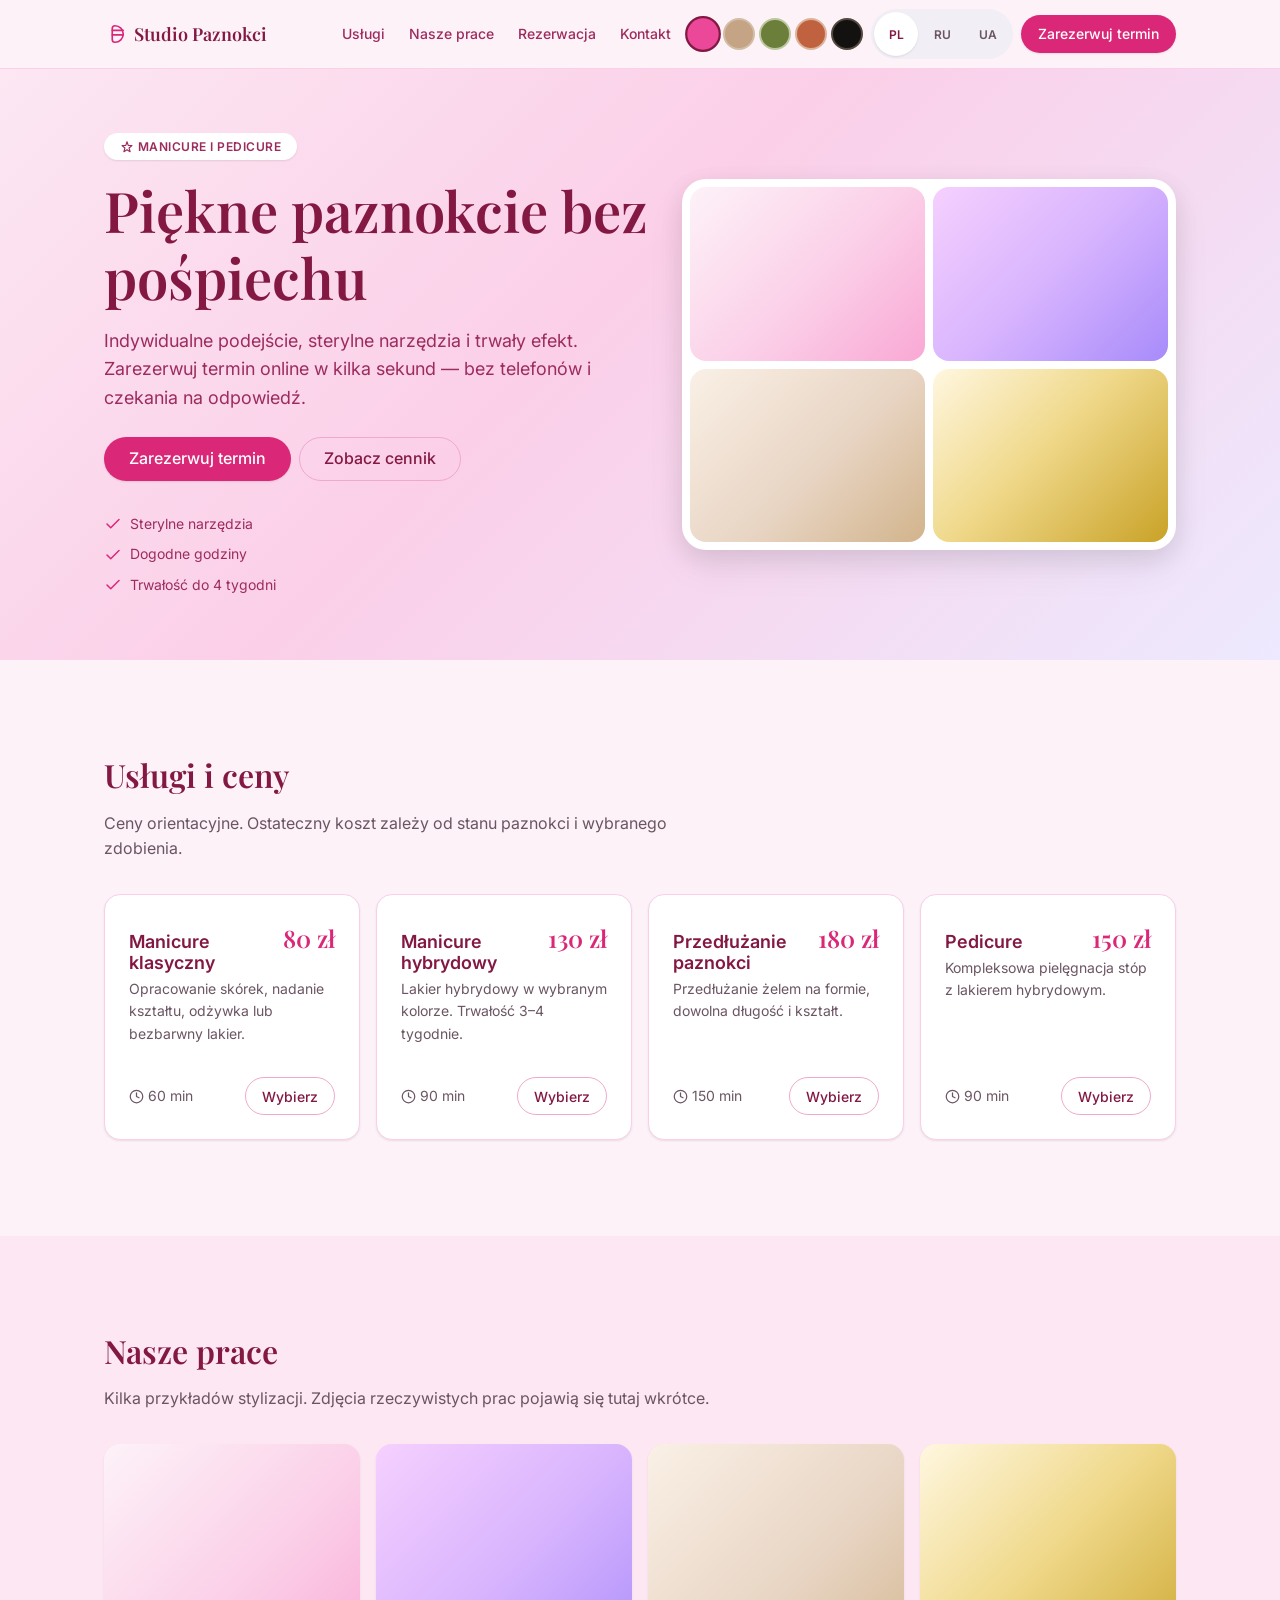
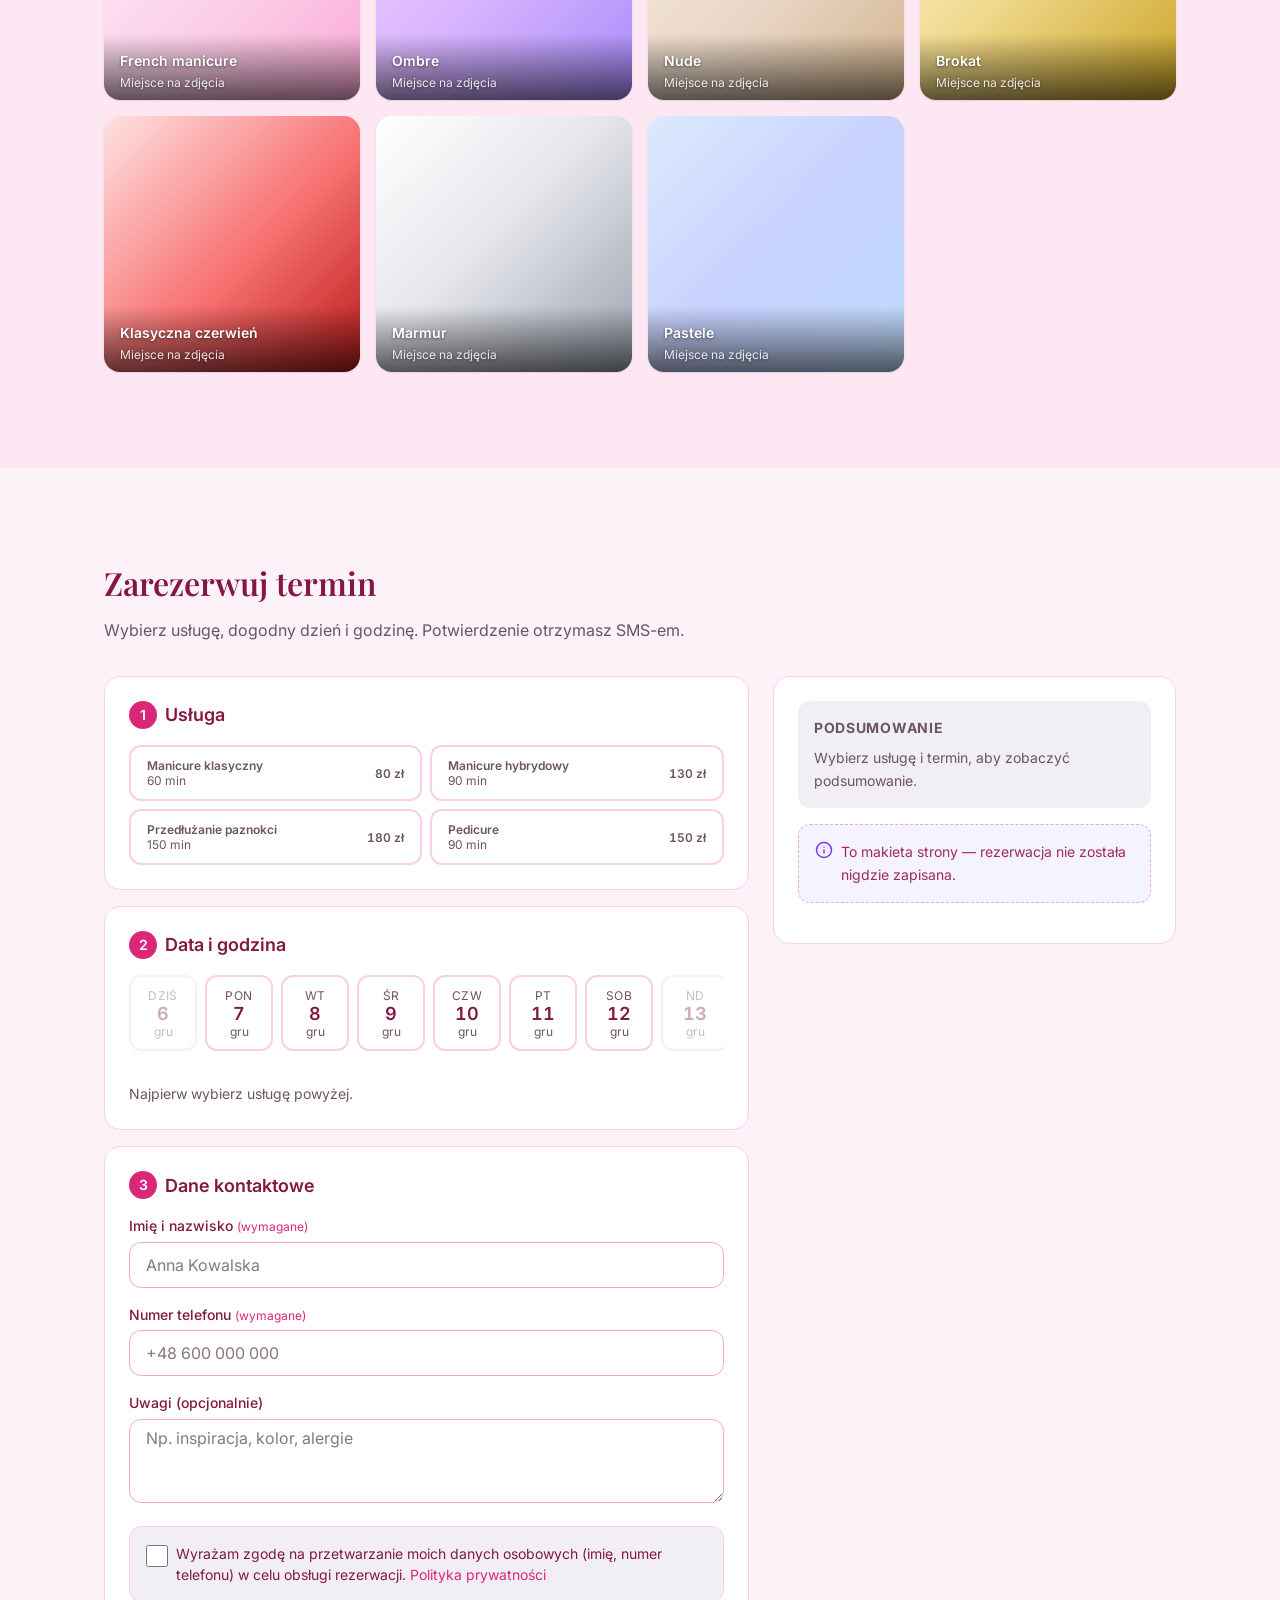
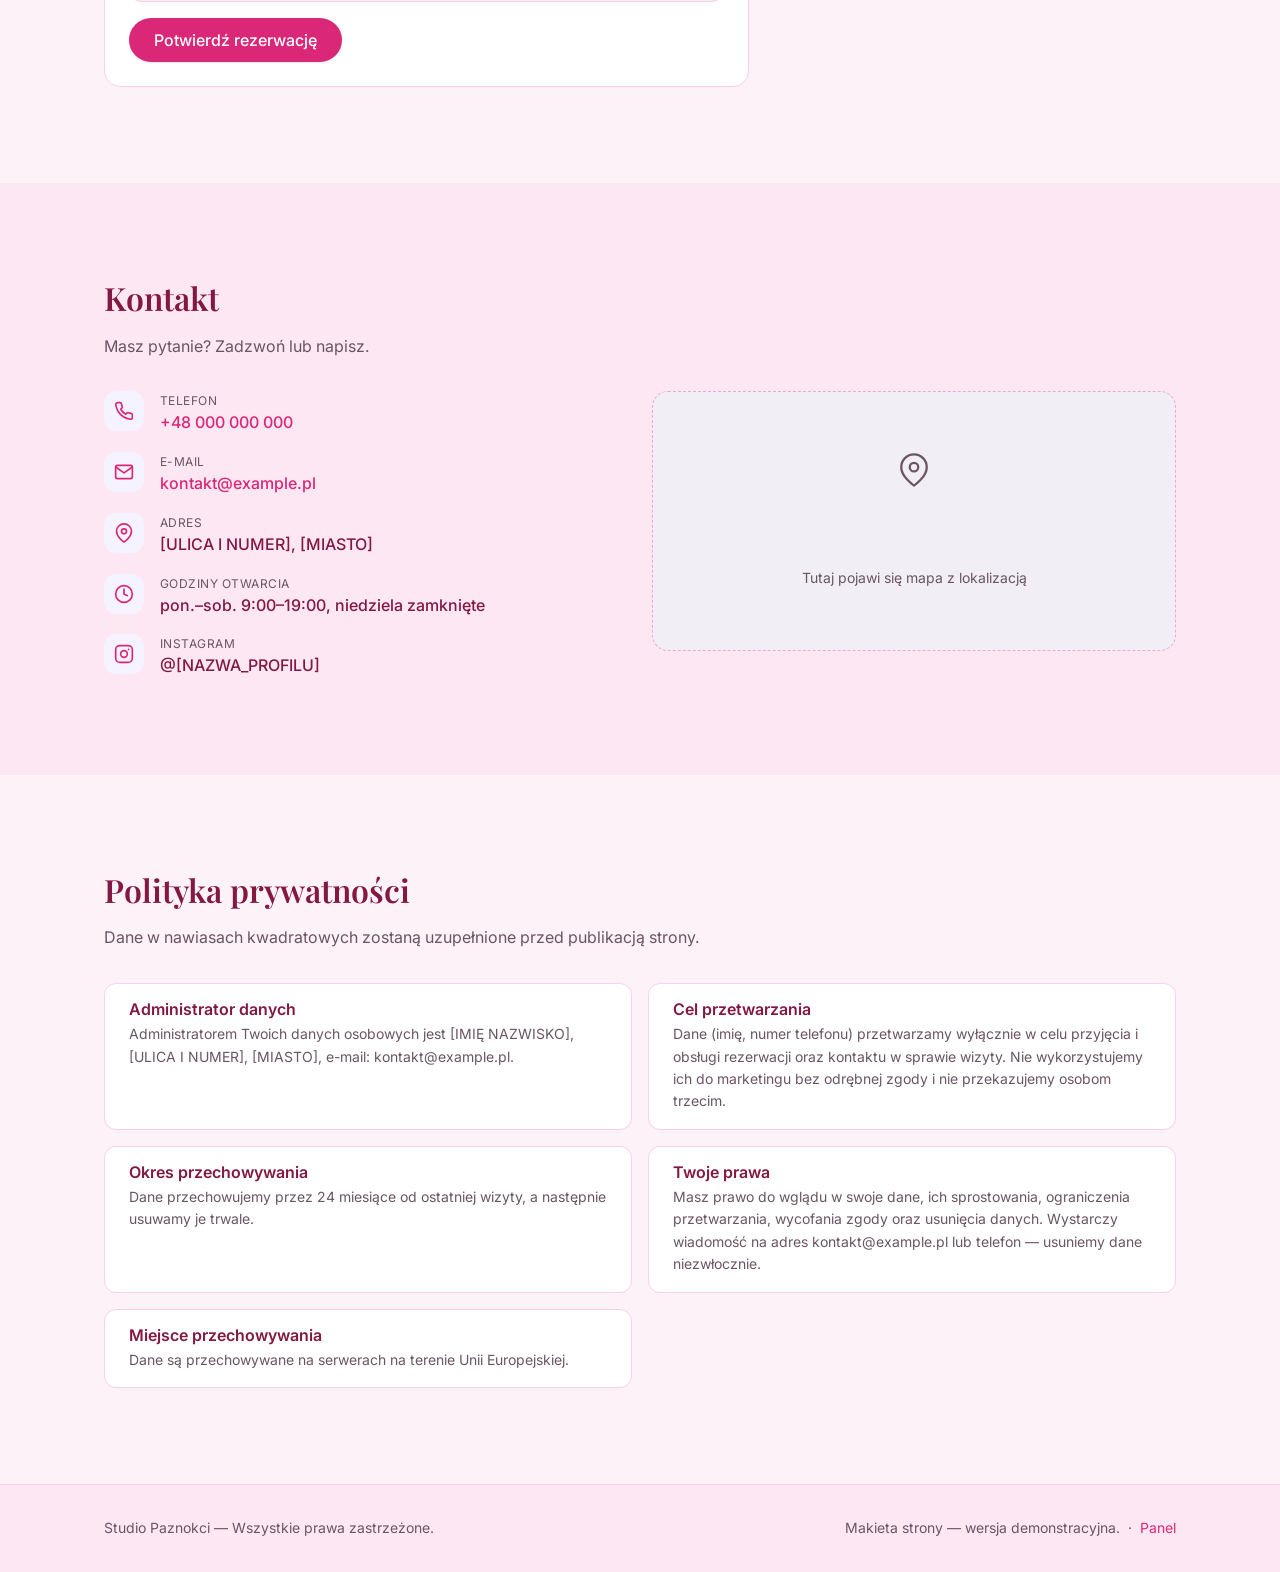
==== index.html @ 8404fa87 "Макет сайта с онлайн-записью для мастера маникюра Публичная страница: услуги с ценами, галерея, запи" ====
<!DOCTYPE html>
<html lang="pl" data-theme="pink">
<head>
  <meta charset="UTF-8">
  <meta name="viewport" content="width=device-width, initial-scale=1">
  <title>Studio Paznokci — rezerwacja online</title>
  <meta name="description" content="Manicure i pedicure. Zarezerwuj termin online.">
  <link rel="stylesheet" href="styles.css">
</head>
<body>

<a class="skip-link" href="#main" data-i18n="skip_link">Przejdź do treści</a>

<!-- ========================= ШАПКА ========================= -->
<header class="header">
  <div class="wrap header__inner">
    <a class="logo" href="index.html">
      <span class="logo__mark" aria-hidden="true">
        <svg width="22" height="22" viewBox="0 0 24 24" fill="none" stroke="currentColor" stroke-width="1.8" stroke-linecap="round" stroke-linejoin="round">
          <path d="M12 21c4.97 0 9-4.03 9-9 0-4.97-4.03-9-9-9-1.66 0-3 1.34-3 3v12c0 1.66 1.34 3 3 3z"/>
          <path d="M9 8h12M9 13h12"/>
        </svg>
      </span>
      <span data-salon="brandName">Studio Paznokci</span>
    </a>

    <nav class="nav" aria-label="Menu">
      <a href="#services" data-i18n="nav_services">Usługi</a>
      <a href="#gallery" data-i18n="nav_gallery">Nasze prace</a>
      <a href="#booking" data-i18n="nav_booking">Rezerwacja</a>
      <a href="#contact" data-i18n="nav_contact">Kontakt</a>
    </nav>

    <div class="header__tools">
      <div class="themes" role="group" data-i18n-aria-label="aria_theme" id="themeSwitch"></div>
      <div class="lang" role="group" data-i18n-aria-label="aria_lang" id="langSwitch"></div>
      <a class="btn btn--primary btn--sm header__cta" href="#booking" data-i18n-aria-label="nav_book_cta" data-i18n="nav_book_cta">Zarezerwuj termin</a>
    </div>
  </div>
</header>

<main id="main">

  <!-- ========================= HERO ========================= -->
  <section class="hero">
    <div class="wrap hero__inner">
      <div>
        <span class="badge">
          <svg width="14" height="14" viewBox="0 0 24 24" fill="none" stroke="currentColor" stroke-width="2" stroke-linecap="round" stroke-linejoin="round" aria-hidden="true">
            <path d="M12 3l2.09 6.26L20.5 9.5l-5 4.1 1.8 6.4L12 16.6l-5.3 3.4 1.8-6.4-5-4.1 6.41-.24L12 3z"/>
          </svg>
          <span data-i18n="hero_badge">Manicure i pedicure</span>
        </span>

        <h1 data-i18n="hero_title">Piękne paznokcie bez pośpiechu</h1>
        <p class="hero__lead" data-i18n="hero_subtitle">Indywidualne podejście, sterylne narzędzia i trwały efekt.</p>

        <div class="hero__actions">
          <a class="btn btn--primary" href="#booking" data-i18n="hero_cta">Zarezerwuj termin</a>
          <a class="btn btn--ghost" href="#services" data-i18n="hero_cta_secondary">Zobacz cennik</a>
        </div>

        <ul class="hero__points">
          <li>
            <svg width="18" height="18" viewBox="0 0 24 24" fill="none" stroke="currentColor" stroke-width="2" stroke-linecap="round" stroke-linejoin="round" aria-hidden="true"><path d="M20 6L9 17l-5-5"/></svg>
            <span data-i18n="hero_point_1">Sterylne narzędzia</span>
          </li>
          <li>
            <svg width="18" height="18" viewBox="0 0 24 24" fill="none" stroke="currentColor" stroke-width="2" stroke-linecap="round" stroke-linejoin="round" aria-hidden="true"><path d="M20 6L9 17l-5-5"/></svg>
            <span data-i18n="hero_point_2">Dogodne godziny</span>
          </li>
          <li>
            <svg width="18" height="18" viewBox="0 0 24 24" fill="none" stroke="currentColor" stroke-width="2" stroke-linecap="round" stroke-linejoin="round" aria-hidden="true"><path d="M20 6L9 17l-5-5"/></svg>
            <span data-i18n="hero_point_3">Trwałość do 4 tygodni</span>
          </li>
        </ul>
      </div>

      <!-- Декоративная плитка вместо фото мастера -->
      <div class="hero__art" id="heroArt" aria-hidden="true"></div>
    </div>
  </section>

  <!-- ========================= УСЛУГИ ========================= -->
  <section class="section" id="services">
    <div class="wrap">
      <div class="section__head">
        <h2 data-i18n="services_title">Usługi i ceny</h2>
        <p data-i18n="services_subtitle">Ceny orientacyjne.</p>
      </div>
      <div class="cards" id="servicesGrid"></div>
    </div>
  </section>

  <!-- ========================= ГАЛЕРЕЯ ========================= -->
  <section class="section section--alt" id="gallery">
    <div class="wrap">
      <div class="section__head">
        <h2 data-i18n="gallery_title">Nasze prace</h2>
        <p data-i18n="gallery_subtitle">Kilka przykładów stylizacji.</p>
      </div>
      <div class="gallery" id="galleryGrid"></div>
    </div>
  </section>

  <!-- ========================= ЗАПИСЬ ========================= -->
  <section class="section" id="booking">
    <div class="wrap">
      <div class="section__head">
        <h2 data-i18n="booking_title">Zarezerwuj termin</h2>
        <p data-i18n="booking_subtitle">Wybierz usługę, dogodny dzień i godzinę.</p>
      </div>

      <div class="booking">
        <!-- Шаги -->
        <form id="bookingForm" novalidate>
          <!-- Шаг 1: услуга -->
          <div class="step">
            <div class="step__title">
              <span class="step__num">1</span>
              <h3 data-i18n="step_1">Usługa</h3>
            </div>
            <div class="picker" id="servicePicker" role="group" data-i18n-aria-label="booking_pick_service"></div>
            <p class="error" id="errService">
              <svg width="16" height="16" viewBox="0 0 24 24" fill="none" stroke="currentColor" stroke-width="2" stroke-linecap="round" aria-hidden="true"><circle cx="12" cy="12" r="10"/><path d="M12 8v4M12 16h.01"/></svg>
              <span data-i18n="err_service">Wybierz usługę.</span>
            </p>
          </div>

          <!-- Шаг 2: дата и время -->
          <div class="step" style="margin-top:var(--sp-3)">
            <div class="step__title">
              <span class="step__num">2</span>
              <h3 data-i18n="step_2">Data i godzina</h3>
            </div>
            <div class="days" id="daysStrip" role="group" data-i18n-aria-label="booking_pick_date"></div>
            <div class="slots" id="slotsGrid" role="group" data-i18n-aria-label="booking_pick_time"></div>
            <p class="hint" id="slotsHint" data-i18n="booking_select_service_first">Najpierw wybierz usługę powyżej.</p>
            <p class="error" id="errSlot">
              <svg width="16" height="16" viewBox="0 0 24 24" fill="none" stroke="currentColor" stroke-width="2" stroke-linecap="round" aria-hidden="true"><circle cx="12" cy="12" r="10"/><path d="M12 8v4M12 16h.01"/></svg>
              <span data-i18n="err_slot">Wybierz dzień i godzinę.</span>
            </p>
          </div>

          <!-- Шаг 3: контакты -->
          <div class="step" style="margin-top:var(--sp-3)">
            <div class="step__title">
              <span class="step__num">3</span>
              <h3 data-i18n="step_3">Dane kontaktowe</h3>
            </div>

            <div class="field">
              <label for="fName">
                <span data-i18n="label_name">Imię i nazwisko</span>
                <span class="req">(<span data-i18n="required">wymagane</span>)</span>
              </label>
              <input type="text" id="fName" name="name" autocomplete="name" required>
              <p class="error" id="errName">
                <svg width="16" height="16" viewBox="0 0 24 24" fill="none" stroke="currentColor" stroke-width="2" stroke-linecap="round" aria-hidden="true"><circle cx="12" cy="12" r="10"/><path d="M12 8v4M12 16h.01"/></svg>
                <span data-i18n="err_name">Podaj imię i nazwisko.</span>
              </p>
            </div>

            <div class="field">
              <label for="fPhone">
                <span data-i18n="label_phone">Numer telefonu</span>
                <span class="req">(<span data-i18n="required">wymagane</span>)</span>
              </label>
              <input type="tel" id="fPhone" name="phone" autocomplete="tel" inputmode="tel" required>
              <p class="error" id="errPhone">
                <svg width="16" height="16" viewBox="0 0 24 24" fill="none" stroke="currentColor" stroke-width="2" stroke-linecap="round" aria-hidden="true"><circle cx="12" cy="12" r="10"/><path d="M12 8v4M12 16h.01"/></svg>
                <span data-i18n="err_phone">Podaj poprawny numer telefonu.</span>
              </p>
            </div>

            <div class="field">
              <label for="fNote" data-i18n="label_note">Uwagi (opcjonalnie)</label>
              <textarea id="fNote" name="note"></textarea>
            </div>

            <!-- RODO: галочка НЕ предустановлена -->
            <div class="consent">
              <input type="checkbox" id="fConsent" name="consent" required>
              <label for="fConsent">
                <span data-i18n="consent_text">Wyrażam zgodę na przetwarzanie moich danych osobowych.</span>
                <a href="#rodo" data-i18n="consent_link">Polityka prywatności</a>
              </label>
            </div>
            <p class="error" id="errConsent">
              <svg width="16" height="16" viewBox="0 0 24 24" fill="none" stroke="currentColor" stroke-width="2" stroke-linecap="round" aria-hidden="true"><circle cx="12" cy="12" r="10"/><path d="M12 8v4M12 16h.01"/></svg>
              <span data-i18n="err_consent">Zgoda jest wymagana.</span>
            </p>

            <button type="submit" class="btn btn--primary" id="submitBtn" data-i18n="submit">Potwierdź rezerwację</button>
          </div>
        </form>

        <!-- Сводка -->
        <aside class="booking__side">
          <div class="step">
            <div class="summary">
              <h4 data-i18n="summary_title">Podsumowanie</h4>
              <p class="summary__empty" id="summaryEmpty" data-i18n="summary_empty">Wybierz usługę i termin.</p>
              <dl id="summaryList" hidden></dl>
            </div>
            <p class="notice">
              <svg width="18" height="18" viewBox="0 0 24 24" fill="none" stroke="currentColor" stroke-width="2" stroke-linecap="round" aria-hidden="true"><circle cx="12" cy="12" r="10"/><path d="M12 16v-4M12 8h.01"/></svg>
              <span data-i18n="confirm_mock_note">To makieta strony — rezerwacja nie została nigdzie zapisana.</span>
            </p>
          </div>
        </aside>

        <!-- Экран «записано» -->
        <div class="step done" id="doneScreen" hidden>
          <div class="done__icon" aria-hidden="true">
            <svg width="32" height="32" viewBox="0 0 24 24" fill="none" stroke="currentColor" stroke-width="2" stroke-linecap="round" stroke-linejoin="round"><path d="M20 6L9 17l-5-5"/></svg>
          </div>
          <h3 data-i18n="confirm_title">Rezerwacja przyjęta</h3>
          <p data-i18n="confirm_text">Dziękujemy!</p>
          <dl id="doneSummary"></dl>
          <p class="notice" style="text-align:left">
            <svg width="18" height="18" viewBox="0 0 24 24" fill="none" stroke="currentColor" stroke-width="2" stroke-linecap="round" aria-hidden="true"><circle cx="12" cy="12" r="10"/><path d="M12 16v-4M12 8h.01"/></svg>
            <span data-i18n="confirm_mock_note">To makieta strony.</span>
          </p>
          <button type="button" class="btn btn--ghost" id="againBtn" style="margin-top:var(--sp-3)" data-i18n="confirm_again">Zarezerwuj kolejny termin</button>
        </div>
      </div>
    </div>
  </section>

  <!-- ========================= КОНТАКТЫ ========================= -->
  <section class="section section--alt" id="contact">
    <div class="wrap">
      <div class="section__head">
        <h2 data-i18n="contact_title">Kontakt</h2>
        <p data-i18n="contact_subtitle">Masz pytanie? Zadzwoń lub napisz.</p>
      </div>

      <div class="contact">
        <ul class="contact__list">
          <li>
            <span class="contact__ico" aria-hidden="true">
              <svg width="20" height="20" viewBox="0 0 24 24" fill="none" stroke="currentColor" stroke-width="2" stroke-linecap="round" stroke-linejoin="round"><path d="M22 16.92v3a2 2 0 01-2.18 2 19.79 19.79 0 01-8.63-3.07 19.5 19.5 0 01-6-6A19.79 19.79 0 012.12 4.18A2 2 0 014.11 2h3a2 2 0 012 1.72c.13.96.36 1.9.7 2.81a2 2 0 01-.45 2.11L8.09 9.91a16 16 0 006 6l1.27-1.27a2 2 0 012.11-.45c.9.34 1.85.57 2.81.7A2 2 0 0122 16.92z"/></svg>
            </span>
            <span>
              <span class="contact__k" data-i18n="contact_phone">Telefon</span>
              <a class="contact__v" id="contactPhone" href="#" data-salon="phone">+48 000 000 000</a>
            </span>
          </li>
          <li>
            <span class="contact__ico" aria-hidden="true">
              <svg width="20" height="20" viewBox="0 0 24 24" fill="none" stroke="currentColor" stroke-width="2" stroke-linecap="round" stroke-linejoin="round"><rect x="2" y="4" width="20" height="16" rx="2"/><path d="M22 6l-10 7L2 6"/></svg>
            </span>
            <span>
              <span class="contact__k" data-i18n="contact_email">E-mail</span>
              <a class="contact__v" id="contactEmail" href="#" data-salon="email">kontakt@example.pl</a>
            </span>
          </li>
          <li>
            <span class="contact__ico" aria-hidden="true">
              <svg width="20" height="20" viewBox="0 0 24 24" fill="none" stroke="currentColor" stroke-width="2" stroke-linecap="round" stroke-linejoin="round"><path d="M21 10c0 7-9 13-9 13s-9-6-9-13a9 9 0 0118 0z"/><circle cx="12" cy="10" r="3"/></svg>
            </span>
            <span>
              <span class="contact__k" data-i18n="contact_address">Adres</span>
              <span class="contact__v" data-salon="address">[ULICA I NUMER], [MIASTO]</span>
            </span>
          </li>
          <li>
            <span class="contact__ico" aria-hidden="true">
              <svg width="20" height="20" viewBox="0 0 24 24" fill="none" stroke="currentColor" stroke-width="2" stroke-linecap="round" stroke-linejoin="round"><circle cx="12" cy="12" r="10"/><path d="M12 6v6l4 2"/></svg>
            </span>
            <span>
              <span class="contact__k" data-i18n="contact_hours">Godziny otwarcia</span>
              <span class="contact__v" data-i18n="contact_hours_value">pon.–sob. 9:00–19:00</span>
            </span>
          </li>
          <li>
            <span class="contact__ico" aria-hidden="true">
              <svg width="20" height="20" viewBox="0 0 24 24" fill="none" stroke="currentColor" stroke-width="2" stroke-linecap="round" stroke-linejoin="round"><rect x="2" y="2" width="20" height="20" rx="5"/><circle cx="12" cy="12" r="4"/><path d="M17.5 6.5h.01"/></svg>
            </span>
            <span>
              <span class="contact__k" data-i18n="contact_instagram">Instagram</span>
              <span class="contact__v" data-salon="instagram">@[NAZWA_PROFILU]</span>
            </span>
          </li>
        </ul>

        <div class="map">
          <svg width="34" height="34" viewBox="0 0 24 24" fill="none" stroke="currentColor" stroke-width="1.6" stroke-linecap="round" stroke-linejoin="round" aria-hidden="true"><path d="M21 10c0 7-9 13-9 13s-9-6-9-13a9 9 0 0118 0z"/><circle cx="12" cy="10" r="3"/></svg>
          <span data-i18n="map_placeholder">Tutaj pojawi się mapa z lokalizacją</span>
        </div>
      </div>
    </div>
  </section>

  <!-- ========================= RODO ========================= -->
  <section class="section" id="rodo">
    <div class="wrap">
      <div class="section__head">
        <h2 data-i18n="rodo_title">Polityka prywatności</h2>
        <p data-i18n="rodo_placeholder_note">Dane w nawiasach kwadratowych zostaną uzupełnione.</p>
      </div>

      <div class="rodo">
        <article class="rodo__item">
          <h3 data-i18n="rodo_controller_title">Administrator danych</h3>
          <p data-i18n="rodo_controller_text">—</p>
        </article>
        <article class="rodo__item">
          <h3 data-i18n="rodo_purpose_title">Cel przetwarzania</h3>
          <p data-i18n="rodo_purpose_text">—</p>
        </article>
        <article class="rodo__item">
          <h3 data-i18n="rodo_retention_title">Okres przechowywania</h3>
          <p data-i18n="rodo_retention_text">—</p>
        </article>
        <article class="rodo__item">
          <h3 data-i18n="rodo_rights_title">Twoje prawa</h3>
          <p data-i18n="rodo_rights_text">—</p>
        </article>
        <article class="rodo__item">
          <h3 data-i18n="rodo_storage_title">Miejsce przechowywania</h3>
          <p data-i18n="rodo_storage_text">—</p>
        </article>
      </div>
    </div>
  </section>

</main>

<!-- ========================= ПОДВАЛ ========================= -->
<footer class="footer">
  <div class="wrap footer__inner">
    <p><span data-salon="brandName">Studio Paznokci</span> — <span data-i18n="footer_rights">Wszystkie prawa zastrzeżone.</span></p>
    <p>
      <span data-i18n="footer_mock">Makieta strony.</span>
      &nbsp;·&nbsp;
      <a href="admin.html" data-i18n="nav_admin">Panel</a>
    </p>
  </div>
</footer>

<script src="data.js"></script>
<script src="i18n.js"></script>
<script src="app.js"></script>
</body>
</html>
---- styles.css ----
/* =============================================================================
   styles.css — общие стили для index.html и admin.html
   Стиль: Soft UI Evolution — мягкие тени, крупные скругления, контраст WCAG AA.
   Темы переключаются атрибутом data-theme на <html>.
   ============================================================================= */

@import url('https://fonts.googleapis.com/css2?family=Inter:wght@300;400;500;600;700&family=Playfair+Display:wght@400;500;600;700&display=swap');

/* -----------------------------------------------------------------------------
   1. ТЕМЫ. Один набор токенов — пять наборов значений.
   -------------------------------------------------------------------------- */

:root,
[data-theme='pink'] {
  --primary: #DB2777;          /* затемнён с #EC4899 — нужен контраст 4.5:1 с белым */
  --primary-hover: #BE185D;
  --on-primary: #FFFFFF;
  --accent: #7C3AED;
  --accent-soft: #F5F3FF;
  --bg: #FDF2F8;
  --bg-alt: #FCE7F3;
  --fg: #831843;
  --fg-soft: #9D2C5E;
  --card: #FFFFFF;
  --muted: #F1EEF5;
  --muted-fg: #6B5563;
  --border: #FBCFE8;
  --border-strong: #F0A9CC;
  --hero-grad: linear-gradient(135deg, #FCE7F3 0%, #FBCFE8 45%, #EDE9FE 100%);
}

[data-theme='nude'] {
  --primary: #8A6A4F;
  --primary-hover: #6E523B;
  --on-primary: #FFFFFF;
  --accent: #A16207;
  --accent-soft: #FDF6E7;
  --bg: #FAF6F1;
  --bg-alt: #F2E9DE;
  --fg: #3B2E23;
  --fg-soft: #5A483A;
  --card: #FFFFFF;
  --muted: #F1EBE3;
  --muted-fg: #6B5B4C;
  --border: #E6D8C7;
  --border-strong: #D2BEA6;
  --hero-grad: linear-gradient(135deg, #F5EDE3 0%, #E8D5C4 50%, #F2E4D2 100%);
}

[data-theme='olive'] {
  --primary: #5C6E32;          /* оливка/авокадо */
  --primary-hover: #46551F;
  --on-primary: #FFFFFF;
  --accent: #7A6A1F;
  --accent-soft: #F7F7E8;
  --bg: #FAF8F0;
  --bg-alt: #EFF0E0;
  --fg: #2E3A16;
  --fg-soft: #46552A;
  --card: #FFFFFF;
  --muted: #F0EFE4;
  --muted-fg: #5D6B4A;
  --border: #D8DFC4;
  --border-strong: #BCC79F;
  --hero-grad: linear-gradient(135deg, #F1F3E2 0%, #DDE5C4 50%, #E8EFD6 100%);
}

[data-theme='terracotta'] {
  --primary: #A8452A;
  --primary-hover: #8A3520;
  --on-primary: #FFFFFF;
  --accent: #8C6239;
  --accent-soft: #FBF2EA;
  --bg: #FDF6F1;
  --bg-alt: #F7E5D8;
  --fg: #452114;
  --fg-soft: #6B3623;
  --card: #FFFFFF;
  --muted: #F4EAE2;
  --muted-fg: #6E5348;
  --border: #EDD5C4;
  --border-strong: #DBB59B;
  --hero-grad: linear-gradient(135deg, #F9E7DA 0%, #EFC9AE 50%, #F5DCC8 100%);
}

/* Тёмная тема — не инверсия светлой: приглушённый текст, границы светлее фона. */
[data-theme='dark'] {
  --primary: #D8B979;          /* шампань */
  --primary-hover: #E7CE9B;
  --on-primary: #1A1613;       /* тёмный текст на светлой кнопке */
  --accent: #C9A96A;
  --accent-soft: #241F19;
  --bg: #141210;
  --bg-alt: #1C1917;
  --fg: #F5EFE0;
  --fg-soft: #D6CDBC;
  --card: #1F1C18;
  --muted: #272320;
  --muted-fg: #A89F8F;
  --border: #38322B;
  --border-strong: #524940;
  --hero-grad: linear-gradient(135deg, #1F1C18 0%, #2A241C 50%, #171412 100%);
}

/* -----------------------------------------------------------------------------
   2. Шкалы: отступы, типографика, радиусы, тени, слои
   -------------------------------------------------------------------------- */

:root {
  --sp-1: 4px;   --sp-2: 8px;   --sp-3: 16px;  --sp-4: 24px;
  --sp-5: 32px;  --sp-6: 48px;  --sp-7: 64px;  --sp-8: 96px;

  --fs-xs: 0.75rem;   --fs-sm: 0.875rem;  --fs-base: 1rem;   --fs-md: 1.125rem;
  --fs-lg: 1.5rem;    --fs-xl: 2rem;      --fs-2xl: 3rem;

  --r-sm: 8px;  --r-md: 12px;  --r-lg: 16px;  --r-xl: 24px;  --r-full: 999px;

  --sh-sm: 0 1px 2px rgba(15, 12, 20, .06), 0 1px 3px rgba(15, 12, 20, .04);
  --sh-md: 0 2px 6px rgba(15, 12, 20, .07), 0 6px 16px rgba(15, 12, 20, .05);
  --sh-lg: 0 8px 24px rgba(15, 12, 20, .09), 0 16px 40px rgba(15, 12, 20, .06);

  --z-base: 1; --z-sticky: 40; --z-modal: 100;
  --dur: 200ms;
  --ease: cubic-bezier(.4, 0, .2, 1);

  --font-head: 'Playfair Display', Georgia, 'Times New Roman', serif;
  --font-body: 'Inter', -apple-system, BlinkMacSystemFont, 'Segoe UI', Roboto, Arial, sans-serif;

  --wrap: 1120px;
}

/* Тени в тёмной теме плотнее — иначе их не видно на чёрном фоне */
[data-theme='dark'] {
  --sh-sm: 0 1px 2px rgba(0, 0, 0, .5);
  --sh-md: 0 2px 8px rgba(0, 0, 0, .55);
  --sh-lg: 0 10px 32px rgba(0, 0, 0, .6);
}

/* -----------------------------------------------------------------------------
   3. База
   -------------------------------------------------------------------------- */

*, *::before, *::after { box-sizing: border-box; }

/* Атрибут hidden должен побеждать display у компонентов: у .btn задан
   display:flex, который иначе перебивает hidden и элемент остаётся видимым. */
[hidden] { display: none !important; }

html { scroll-behavior: smooth; -webkit-text-size-adjust: 100%; }

body {
  margin: 0;
  background: var(--bg);
  color: var(--fg);
  font-family: var(--font-body);
  font-size: var(--fs-base);
  line-height: 1.6;
  transition: background-color var(--dur) var(--ease), color var(--dur) var(--ease);
  overflow-x: hidden;
}

h1, h2, h3 { font-family: var(--font-head); line-height: 1.2; margin: 0 0 var(--sp-3); font-weight: 600; }
h1 { font-size: var(--fs-2xl); }
h2 { font-size: var(--fs-xl); }
h3 { font-size: var(--fs-md); font-family: var(--font-body); font-weight: 600; }
p  { margin: 0 0 var(--sp-3); }

a { color: var(--primary); text-decoration: none; }
a:hover { text-decoration: underline; }

img, svg { max-width: 100%; }

/* Фокус виден всегда — обязательное требование доступности */
:focus-visible {
  outline: 3px solid var(--accent);
  outline-offset: 2px;
  border-radius: var(--r-sm);
}

.wrap { width: 100%; max-width: var(--wrap); margin: 0 auto; padding: 0 var(--sp-3); }

.section { padding: var(--sp-7) 0; }
.section--alt { background: var(--bg-alt); }
.section__head { max-width: 620px; margin-bottom: var(--sp-5); }
.section__head p { color: var(--muted-fg); margin: 0; }

.sr-only {
  position: absolute; width: 1px; height: 1px; padding: 0; margin: -1px;
  overflow: hidden; clip: rect(0 0 0 0); white-space: nowrap; border: 0;
}

.skip-link {
  position: absolute; left: var(--sp-3); top: -60px;
  background: var(--card); color: var(--fg);
  padding: var(--sp-2) var(--sp-3); border-radius: var(--r-sm);
  z-index: var(--z-modal); box-shadow: var(--sh-md);
  transition: top var(--dur) var(--ease);
}
.skip-link:focus { top: var(--sp-3); }

/* -----------------------------------------------------------------------------
   4. Кнопки — минимум 44px по высоте (touch target)
   -------------------------------------------------------------------------- */

.btn {
  display: inline-flex; align-items: center; justify-content: center; gap: var(--sp-2);
  min-height: 44px; padding: var(--sp-2) var(--sp-4);
  border: 1px solid transparent; border-radius: var(--r-full);
  font-family: var(--font-body); font-size: var(--fs-base); font-weight: 500;
  cursor: pointer; text-decoration: none;
  transition: background-color var(--dur) var(--ease),
              border-color var(--dur) var(--ease),
              color var(--dur) var(--ease),
              box-shadow var(--dur) var(--ease);
}
.btn:hover { text-decoration: none; }

.btn--primary { background: var(--primary); color: var(--on-primary); box-shadow: var(--sh-sm); }
.btn--primary:hover { background: var(--primary-hover); box-shadow: var(--sh-md); }

.btn--ghost { background: transparent; color: var(--fg); border-color: var(--border-strong); }
.btn--ghost:hover { background: var(--muted); }

/* На мобильном все кнопки держим 44px — это основная навигация пальцем.
   Компактные 38px допускаем только с 768px, где есть мышь/больше места. */
.btn--sm { min-height: 44px; padding: var(--sp-1) var(--sp-3); font-size: var(--fs-sm); }
@media (min-width: 768px) {
  .btn--sm { min-height: 38px; }
  .lang__btn { min-height: 38px; }
}

/* Отключённая кнопка не должна выглядеть нажимаемой: гасим фирменный фон,
   иначе «Potwierdź» на уже подтверждённой записи читается как активная. */
.btn:disabled,
.btn[aria-disabled='true'] {
  opacity: .5; cursor: not-allowed; box-shadow: none;
  background: var(--muted); color: var(--muted-fg); border-color: var(--border);
}
.btn:disabled:hover { background: var(--muted); }

/* -----------------------------------------------------------------------------
   5. Шапка
   -------------------------------------------------------------------------- */

.header {
  position: sticky; top: 0; z-index: var(--z-sticky);
  background: color-mix(in srgb, var(--bg) 88%, transparent);
  backdrop-filter: blur(10px);
  border-bottom: 1px solid var(--border);
}
@supports not (background: color-mix(in srgb, red 50%, blue)) {
  .header { background: var(--bg); }
}

.header__inner {
  display: flex; align-items: center; gap: var(--sp-3);
  min-height: 68px; flex-wrap: wrap;
}

.logo {
  font-family: var(--font-head); font-size: var(--fs-md); font-weight: 600;
  color: var(--fg); text-decoration: none; margin-right: auto;
  display: flex; align-items: center; gap: var(--sp-2);
}
.logo:hover { text-decoration: none; }
.logo__mark { color: var(--primary); display: flex; }

.nav { display: none; gap: var(--sp-4); }
.nav a { color: var(--fg-soft); font-size: var(--fs-sm); font-weight: 500; }
.nav a:hover { color: var(--primary); text-decoration: none; }

.header__tools { display: flex; align-items: center; gap: var(--sp-2); flex-wrap: wrap; }

/* На узких экранах CTA в шапке прячем — он дублирует кнопку в hero,
   а перенос на отдельную строку делал шапку непропорционально высокой.
   Ссылка «Rezerwacja» остаётся доступной через меню и hero. */
@media (max-width: 599px) {
  .header__cta { display: none; }

}

/* Переключатель языка */
.lang { display: flex; gap: 2px; background: var(--muted); border-radius: var(--r-full); padding: 3px; }
.lang__btn {
  min-width: 44px; min-height: 44px; padding: 0 var(--sp-2);
  border: 0; background: transparent; border-radius: var(--r-full);
  color: var(--muted-fg); font-family: var(--font-body); font-size: var(--fs-xs);
  font-weight: 600; cursor: pointer;
  transition: background-color var(--dur) var(--ease), color var(--dur) var(--ease);
}
.lang__btn:hover { color: var(--fg); }
.lang__btn[aria-pressed='true'] { background: var(--card); color: var(--fg); box-shadow: var(--sh-sm); }

/* Переключатель темы — кружки-образцы */
.themes { display: flex; gap: var(--sp-1); }
.theme__btn {
  width: 32px; height: 32px; padding: 0; cursor: pointer;
  border: 2px solid var(--border-strong); border-radius: var(--r-full);
  transition: transform var(--dur) var(--ease), border-color var(--dur) var(--ease);
  position: relative;
}
.theme__btn::after {   /* расширяем зону нажатия до 44px, не меняя вид */
  content: ''; position: absolute; inset: -6px;
}
.theme__btn:hover { transform: scale(1.12); }
.theme__btn[aria-pressed='true'] { border-color: var(--fg); transform: scale(1.12); }

/* -----------------------------------------------------------------------------
   6. Hero
   -------------------------------------------------------------------------- */

.hero { background: var(--hero-grad); padding: var(--sp-7) 0; }
.hero__inner { display: grid; gap: var(--sp-5); align-items: center; }

.badge {
  display: inline-flex; align-items: center; gap: var(--sp-1);
  background: var(--card); color: var(--fg-soft);
  padding: var(--sp-1) var(--sp-3); border-radius: var(--r-full);
  font-size: var(--fs-xs); font-weight: 600; letter-spacing: .04em;
  text-transform: uppercase; box-shadow: var(--sh-sm); margin-bottom: var(--sp-3);
}

.hero h1 { margin-bottom: var(--sp-3); }
.hero__lead { font-size: var(--fs-md); color: var(--fg-soft); max-width: 52ch; }
.hero__actions { display: flex; flex-wrap: wrap; gap: var(--sp-2); margin-top: var(--sp-4); }

.hero__points { list-style: none; margin: var(--sp-5) 0 0; padding: 0; display: grid; gap: var(--sp-2); }
.hero__points li { display: flex; align-items: center; gap: var(--sp-2); font-size: var(--fs-sm); color: var(--fg-soft); }
.hero__points svg { color: var(--primary); flex-shrink: 0; }

/* Декоративная плитка вместо фото мастера */
.hero__art {
  aspect-ratio: 4 / 3; border-radius: var(--r-xl);
  background: var(--card); box-shadow: var(--sh-lg);
  display: grid; grid-template-columns: 1fr 1fr; gap: var(--sp-2); padding: var(--sp-2);
}
.hero__art span { border-radius: var(--r-lg); display: block; }

/* -----------------------------------------------------------------------------
   7. Услуги
   -------------------------------------------------------------------------- */

.cards { display: grid; gap: var(--sp-3); grid-template-columns: 1fr; }

.card {
  background: var(--card); border: 1px solid var(--border);
  border-radius: var(--r-lg); padding: var(--sp-4);
  box-shadow: var(--sh-sm);
  transition: box-shadow var(--dur) var(--ease), border-color var(--dur) var(--ease);
}
.card:hover { box-shadow: var(--sh-md); border-color: var(--border-strong); }

/* Карточка — колонка, чтобы блок с длительностью и кнопкой прижимался к низу:
   иначе при названиях разной длины кнопки «Wybierz» стоят на разных уровнях. */
.card--service { display: flex; flex-direction: column; }
.card--service .service__desc { flex: 1; }
.card--service .service__foot { margin-top: auto; padding-top: var(--sp-3); }

.service__top { display: flex; justify-content: space-between; align-items: baseline; gap: var(--sp-2); }
.service__name { font-weight: 600; font-size: var(--fs-md); margin: 0 0 var(--sp-1); }
.service__desc { color: var(--muted-fg); font-size: var(--fs-sm); margin: 0 0 var(--sp-3); }
.service__price {
  font-family: var(--font-head); font-size: var(--fs-lg); font-weight: 600;
  color: var(--primary); white-space: nowrap;
  font-variant-numeric: tabular-nums;   /* цены не «прыгают» по ширине */
}
.service__meta { display: flex; align-items: center; gap: var(--sp-1); color: var(--muted-fg); font-size: var(--fs-sm); }
.service__foot { display: flex; align-items: center; justify-content: space-between; gap: var(--sp-2); }

/* -----------------------------------------------------------------------------
   8. Галерея
   -------------------------------------------------------------------------- */

.gallery { display: grid; gap: var(--sp-3); grid-template-columns: repeat(2, 1fr); }

.tile {
  position: relative; aspect-ratio: 1; border-radius: var(--r-lg);
  overflow: hidden; box-shadow: var(--sh-sm);
  display: flex; align-items: flex-end;
  transition: transform var(--dur) var(--ease), box-shadow var(--dur) var(--ease);
}
.tile:hover { transform: translateY(-3px); box-shadow: var(--sh-md); }

.tile__caption {
  position: relative; width: 100%; padding: var(--sp-3) var(--sp-3) var(--sp-2);
  color: #FFFFFF; font-size: var(--fs-sm); font-weight: 600;
  background: linear-gradient(transparent, rgba(0, 0, 0, .62));
  text-shadow: 0 1px 3px rgba(0, 0, 0, .5);
}
.tile__note { display: block; font-weight: 400; font-size: var(--fs-xs); opacity: .85; }

/* -----------------------------------------------------------------------------
   9. Форма записи
   -------------------------------------------------------------------------- */

.booking { display: grid; gap: var(--sp-4); }

/* hidden сам по себе не убирает элемент из сетки — без этого скрытый
   #doneScreen занимал бы третью колонку и выталкивал сводку за край. */
.booking > [hidden] { display: none; }

/* min-width:0 обязателен: иначе полоса дней (overflow-x:auto, 14 кнопок)
   не даёт колонке сжаться, сетка разъезжается и появляется скролл страницы. */
.booking > * { min-width: 0; }

.step { background: var(--card); border: 1px solid var(--border); border-radius: var(--r-lg); padding: var(--sp-4); min-width: 0; }
.step__title { display: flex; align-items: center; gap: var(--sp-2); margin-bottom: var(--sp-3); }
.step__num {
  display: grid; place-items: center; flex-shrink: 0;
  width: 28px; height: 28px; border-radius: var(--r-full);
  background: var(--primary); color: var(--on-primary);
  font-size: var(--fs-sm); font-weight: 600;
}
.step__title h3 { margin: 0; }

/* Выбор услуги */
.picker { display: grid; gap: var(--sp-2); grid-template-columns: 1fr; }
.picker__item {
  display: flex; justify-content: space-between; align-items: center; gap: var(--sp-2);
  min-height: 56px; padding: var(--sp-2) var(--sp-3); text-align: left;
  background: var(--card); border: 2px solid var(--border); border-radius: var(--r-md);
  color: var(--fg); font-family: var(--font-body); font-size: var(--fs-sm); cursor: pointer;
  transition: border-color var(--dur) var(--ease), background-color var(--dur) var(--ease);
}
.picker__item:hover { border-color: var(--border-strong); background: var(--muted); }
.picker__item[aria-pressed='true'] { border-color: var(--primary); background: var(--accent-soft); }
.picker__item strong { display: block; font-weight: 600; }
.picker__item span { color: var(--muted-fg); font-size: var(--fs-xs); }
.picker__price { color: var(--primary); font-weight: 600; white-space: nowrap; font-variant-numeric: tabular-nums; }

/* Полоса дней */
.days { display: flex; gap: var(--sp-2); overflow-x: auto; padding-bottom: var(--sp-2); scrollbar-width: thin; }
.day {
  flex: 0 0 auto; width: 68px; min-height: 76px; padding: var(--sp-2) var(--sp-1);
  background: var(--card); border: 2px solid var(--border); border-radius: var(--r-md);
  color: var(--fg); font-family: var(--font-body); cursor: pointer; text-align: center;
  transition: border-color var(--dur) var(--ease), background-color var(--dur) var(--ease);
}
.day:hover:not(:disabled) { border-color: var(--border-strong); background: var(--muted); }
.day[aria-pressed='true'] { border-color: var(--primary); background: var(--accent-soft); }
.day:disabled { opacity: .38; cursor: not-allowed; }
.day__wd { display: block; font-size: var(--fs-xs); color: var(--muted-fg); text-transform: uppercase; letter-spacing: .03em; }
.day__num { display: block; font-size: var(--fs-md); font-weight: 600; font-variant-numeric: tabular-nums; }
.day__mo { display: block; font-size: var(--fs-xs); color: var(--muted-fg); }
.day[aria-pressed='true'] .day__wd,
.day[aria-pressed='true'] .day__mo { color: var(--fg-soft); }

/* Слоты времени */
.slots { display: grid; gap: var(--sp-2); grid-template-columns: repeat(auto-fill, minmax(84px, 1fr)); margin-top: var(--sp-3); }
.slot {
  min-height: 44px; padding: var(--sp-1) var(--sp-2);
  background: var(--card); border: 2px solid var(--border); border-radius: var(--r-md);
  color: var(--fg); font-family: var(--font-body); font-size: var(--fs-sm); font-weight: 500;
  cursor: pointer; font-variant-numeric: tabular-nums;
  transition: border-color var(--dur) var(--ease), background-color var(--dur) var(--ease);
}
.slot:hover:not(:disabled) { border-color: var(--border-strong); background: var(--muted); }
.slot[aria-pressed='true'] { border-color: var(--primary); background: var(--accent-soft); }
.slot:disabled { opacity: .34; cursor: not-allowed; text-decoration: line-through; }

.hint { color: var(--muted-fg); font-size: var(--fs-sm); margin: var(--sp-2) 0 0; }

/* Предупреждение: день, который нельзя заблокировать из-за записей */
.hint--warn {
  color: #B45309; background: #FFFBEB;
  border: 1px solid #FDE68A; border-radius: var(--r-sm);
  padding: var(--sp-2); font-weight: 500;
}
[data-theme='dark'] .hint--warn { color: #FCD34D; background: #2A2113; border-color: #59451B; }

/* День с записями в полосе блокировки — видно до клика */
.day--busy { border-color: #FDBA74; background: #FFF7ED; }
.day--busy[aria-pressed='true'] { border-color: var(--primary); background: var(--accent-soft); }
[data-theme='dark'] .day--busy { border-color: #6B3F1E; background: #261A10; }
.day__busy {
  display: inline-flex; align-items: center; justify-content: center; gap: 2px;
  font-size: 10px; font-weight: 700; color: #C2410C;
  font-variant-numeric: tabular-nums;
}
[data-theme='dark'] .day__busy { color: #FDBA74; }

/* Поля */
.field { margin-bottom: var(--sp-3); }
.field label { display: block; font-size: var(--fs-sm); font-weight: 500; margin-bottom: var(--sp-1); }
.field .req { color: var(--primary); font-weight: 400; font-size: var(--fs-xs); }

.field input,
.field textarea {
  width: 100%; min-height: 46px; padding: var(--sp-2) var(--sp-3);
  background: var(--card); color: var(--fg);
  border: 1px solid var(--border-strong); border-radius: var(--r-md);
  font-family: var(--font-body); font-size: var(--fs-base);
  transition: border-color var(--dur) var(--ease), box-shadow var(--dur) var(--ease);
}
.field textarea { min-height: 84px; resize: vertical; }
.field input::placeholder,
.field textarea::placeholder { color: var(--muted-fg); opacity: .8; }
.field input:focus, .field textarea:focus { border-color: var(--primary); }
.field input[aria-invalid='true'] { border-color: #DC2626; }

.error { display: none; color: #DC2626; font-size: var(--fs-sm); margin-top: var(--sp-1); }
.error.is-shown { display: flex; align-items: center; gap: var(--sp-1); }
[data-theme='dark'] .error { color: #F87171; }
[data-theme='dark'] .field input[aria-invalid='true'] { border-color: #F87171; }

/* Согласие RODO */
.consent {
  display: flex; gap: var(--sp-2); align-items: flex-start;
  background: var(--muted); border: 1px solid var(--border);
  border-radius: var(--r-md); padding: var(--sp-3); margin: var(--sp-3) 0;
}
.consent input {
  width: 22px; height: 22px; margin: 2px 0 0; flex-shrink: 0;
  accent-color: var(--primary); cursor: pointer;
}
.consent label { font-size: var(--fs-sm); line-height: 1.5; cursor: pointer; }

/* Сводка */
.summary { background: var(--muted); border-radius: var(--r-md); padding: var(--sp-3); margin-bottom: var(--sp-3); }
.summary h4 { margin: 0 0 var(--sp-2); font-size: var(--fs-sm); text-transform: uppercase; letter-spacing: .05em; color: var(--muted-fg); }
.summary dl { display: grid; grid-template-columns: auto 1fr; gap: var(--sp-1) var(--sp-3); margin: 0; font-size: var(--fs-sm); }
.summary dt { color: var(--muted-fg); }
.summary dd { margin: 0; text-align: right; font-weight: 500; }
.summary__total dd { color: var(--primary); font-weight: 600; font-variant-numeric: tabular-nums; }
.summary__empty { color: var(--muted-fg); font-size: var(--fs-sm); margin: 0; }

/* Экран «записано» */
.done { text-align: center; padding: var(--sp-6) var(--sp-3); }
.done__icon {
  width: 64px; height: 64px; margin: 0 auto var(--sp-3);
  display: grid; place-items: center; border-radius: var(--r-full);
  background: var(--accent-soft); color: var(--primary);
}
.done dl { max-width: 340px; margin: var(--sp-4) auto; text-align: left; }

.notice {
  display: flex; gap: var(--sp-2); align-items: flex-start;
  background: var(--accent-soft); border: 1px dashed var(--border-strong);
  border-radius: var(--r-md); padding: var(--sp-3);
  font-size: var(--fs-sm); color: var(--fg-soft);
}
.notice svg { flex-shrink: 0; color: var(--accent); }

/* -----------------------------------------------------------------------------
   10. Контакты и RODO
   -------------------------------------------------------------------------- */

.contact { display: grid; gap: var(--sp-4); }
.contact__list { list-style: none; margin: 0; padding: 0; display: grid; gap: var(--sp-3); }
.contact__list li { display: flex; gap: var(--sp-3); align-items: flex-start; }
.contact__ico {
  flex-shrink: 0; width: 40px; height: 40px; border-radius: var(--r-md);
  display: grid; place-items: center; background: var(--accent-soft); color: var(--primary);
}
.contact__k { display: block; font-size: var(--fs-xs); color: var(--muted-fg); text-transform: uppercase; letter-spacing: .04em; }
.contact__v { font-weight: 500; }

.map {
  min-height: 260px; border-radius: var(--r-lg); border: 1px dashed var(--border-strong);
  background: var(--muted); display: grid; place-items: center; text-align: center;
  color: var(--muted-fg); font-size: var(--fs-sm); padding: var(--sp-4); gap: var(--sp-2);
}

.rodo { display: grid; gap: var(--sp-3); }
.rodo__item { background: var(--card); border: 1px solid var(--border); border-radius: var(--r-md); padding: var(--sp-3) var(--sp-4); }
.rodo__item h3 { font-size: var(--fs-base); margin-bottom: var(--sp-1); }
.rodo__item p { margin: 0; color: var(--muted-fg); font-size: var(--fs-sm); }

/* -----------------------------------------------------------------------------
   11. Подвал
   -------------------------------------------------------------------------- */

.footer { border-top: 1px solid var(--border); padding: var(--sp-5) 0; background: var(--bg-alt); }
.footer__inner { display: flex; flex-wrap: wrap; gap: var(--sp-3); justify-content: space-between; align-items: center; }
.footer p { margin: 0; color: var(--muted-fg); font-size: var(--fs-sm); }

/* -----------------------------------------------------------------------------
   12. Админка
   -------------------------------------------------------------------------- */

/* Заголовок панели + кнопка «Dodaj wizytę».
   На мобильном кнопка на всю ширину — так её проще нажать пальцем. */
.admin__title {
  display: flex; flex-direction: column; gap: var(--sp-3);
  margin-bottom: var(--sp-5);
}
.admin__title .btn { width: 100%; }

@media (min-width: 600px) {
  .admin__title { flex-direction: row; align-items: flex-start; justify-content: space-between; }
  .admin__title .btn { width: auto; flex-shrink: 0; }
}

.admin__bar { display: flex; flex-wrap: wrap; gap: var(--sp-3); justify-content: space-between; align-items: center; margin-bottom: var(--sp-4); }
.admin__bar > * { min-width: 0; }   /* иначе полоса вкладок не сжимается */

/* Четыре режима не влезают в 390px: даём полосе скроллиться внутри себя,
   иначе горизонтальный скролл получает вся страница.
   min-width:0 нужен, чтобы flex-родитель разрешил сжатие. */
.tabs {
  display: flex; gap: 2px; background: var(--muted);
  padding: 3px; border-radius: var(--r-full);
  overflow-x: auto; max-width: 100%; min-width: 0;
  scrollbar-width: none;
}
.tabs::-webkit-scrollbar { display: none; }
.tabs .tab { flex: 0 0 auto; }
.tab {
  min-height: 42px; padding: 0 var(--sp-4); border: 0; background: transparent;
  border-radius: var(--r-full); color: var(--muted-fg);
  font-family: var(--font-body); font-size: var(--fs-sm); font-weight: 500; cursor: pointer;
  transition: background-color var(--dur) var(--ease), color var(--dur) var(--ease);
}
.tab:hover { color: var(--fg); }
.tab[aria-pressed='true'] { background: var(--card); color: var(--fg); box-shadow: var(--sh-sm); }

/* На узких экранах три колонки ломают «2860 zł» на две строки —
   до 599px показываем сводку в один столбец. */
.stats { display: grid; gap: var(--sp-2); grid-template-columns: 1fr; margin-bottom: var(--sp-4); }
.stats .stat { display: flex; align-items: baseline; justify-content: space-between; gap: var(--sp-2); }
.stats .stat__v { font-size: var(--fs-lg); }

@media (min-width: 600px) {
  .stats { gap: var(--sp-3); grid-template-columns: repeat(3, 1fr); }
  .stats .stat { display: block; }
  .stats .stat__v { font-size: var(--fs-xl); }
}
.stat { background: var(--card); border: 1px solid var(--border); border-radius: var(--r-md); padding: var(--sp-3); }
.stat__k { display: block; font-size: var(--fs-xs); color: var(--muted-fg); text-transform: uppercase; letter-spacing: .04em; }
.stat__v { font-family: var(--font-head); font-size: var(--fs-xl); font-weight: 600; font-variant-numeric: tabular-nums; }

.appts { display: grid; gap: var(--sp-3); }
.day-group__title {
  font-size: var(--fs-sm); font-weight: 600; color: var(--muted-fg);
  text-transform: uppercase; letter-spacing: .05em;
  margin: var(--sp-3) 0 var(--sp-2); padding-bottom: var(--sp-1);
  border-bottom: 1px solid var(--border);
}

.appt {
  background: var(--card); border: 1px solid var(--border); border-left: 4px solid var(--border-strong);
  border-radius: var(--r-md); padding: var(--sp-3);
  display: grid; gap: var(--sp-2);
  transition: opacity var(--dur) var(--ease), border-color var(--dur) var(--ease);
}
.appt--confirmed { border-left-color: #16A34A; }
.appt--pending   { border-left-color: #D97706; }
.appt--cancelled { border-left-color: var(--muted-fg); opacity: .6; }

.appt__row { display: flex; flex-wrap: wrap; align-items: center; gap: var(--sp-2) var(--sp-3); }
.appt__time { font-family: var(--font-head); font-size: var(--fs-md); font-weight: 600; font-variant-numeric: tabular-nums; }
.appt__client { font-weight: 600; }
.appt__srv { color: var(--muted-fg); font-size: var(--fs-sm); }
.appt__phone { color: var(--muted-fg); font-size: var(--fs-sm); font-variant-numeric: tabular-nums; margin-left: auto; }
.appt__price { color: var(--primary); font-weight: 600; font-variant-numeric: tabular-nums; }
.appt__actions { display: flex; flex-wrap: wrap; gap: var(--sp-2); }

/* Статус: цвет + иконка + текст, не только цвет */
.chip {
  display: inline-flex; align-items: center; gap: var(--sp-1);
  padding: 3px var(--sp-2); border-radius: var(--r-full);
  font-size: var(--fs-xs); font-weight: 600; border: 1px solid;
}
.chip--confirmed { color: #15803D; background: #F0FDF4; border-color: #BBF7D0; }
.chip--pending   { color: #B45309; background: #FFFBEB; border-color: #FDE68A; }
.chip--cancelled { color: #B91C1C; background: #FEF2F2; border-color: #FECACA; }
[data-theme='dark'] .chip--confirmed { color: #86EFAC; background: #14261A; border-color: #2C5138; }
[data-theme='dark'] .chip--pending   { color: #FCD34D; background: #2A2113; border-color: #59451B; }
[data-theme='dark'] .chip--cancelled { color: #FCA5A5; background: #2A1616; border-color: #5B2626; }

.btn--danger { background: transparent; color: #B91C1C; border-color: #FECACA; }
.btn--danger:hover { background: #FEF2F2; }
[data-theme='dark'] .btn--danger { color: #FCA5A5; border-color: #5B2626; }
[data-theme='dark'] .btn--danger:hover { background: #2A1616; }

.empty {
  text-align: center; padding: var(--sp-7) var(--sp-3);
  color: var(--muted-fg); background: var(--card);
  border: 1px dashed var(--border-strong); border-radius: var(--r-lg);
}
.empty svg { color: var(--border-strong); margin-bottom: var(--sp-2); }

/* -----------------------------------------------------------------------------
   12a-pre. Экран входа в админку
   -------------------------------------------------------------------------- */

.lock {
  position: fixed; inset: 0; z-index: calc(var(--z-modal) + 20);
  display: grid; place-items: center; padding: var(--sp-3);
  background: var(--bg);
  /* dvh, а не vh: на мобильных с адресной строкой vh «прыгает» */
  min-height: 100dvh;
}
.lock__box {
  width: 100%; max-width: 380px; text-align: center;
  background: var(--card); border: 1px solid var(--border);
  border-radius: var(--r-lg); box-shadow: var(--sh-lg);
  padding: var(--sp-5) var(--sp-4);
}
.lock__icon {
  display: grid; place-items: center; width: 56px; height: 56px;
  margin: 0 auto var(--sp-3); border-radius: var(--r-full);
  background: var(--accent-soft); color: var(--primary);
}
.lock__box h1 { font-size: var(--fs-lg); margin-bottom: var(--sp-2); }
.lock__box > p { color: var(--muted-fg); font-size: var(--fs-sm); }
.lock__box .field { text-align: left; margin-top: var(--sp-4); }
.lock__box .btn { width: 100%; }
.lock__back {
  display: inline-block; margin-top: var(--sp-3);
  font-size: var(--fs-sm); color: var(--muted-fg);
}
.lock__demo {
  margin: var(--sp-4) 0 0; padding-top: var(--sp-3);
  border-top: 1px solid var(--border);
  font-size: var(--fs-xs); color: var(--muted-fg); line-height: 1.5;
}

/* Пока не вошли — содержимое панели не показываем и не даём скроллить */
body.is-locked { overflow: hidden; }
body.is-locked .header,
body.is-locked main,
body.is-locked .footer { display: none; }

/* -----------------------------------------------------------------------------
   12a-bis. Разделы админки: навигация и общие заголовки
   -------------------------------------------------------------------------- */

.secnav {
  display: flex; gap: var(--sp-1); overflow-x: auto;
  border-bottom: 1px solid var(--border);
  margin-bottom: var(--sp-5); padding-bottom: 2px;
}
.secnav__btn {
  display: inline-flex; align-items: center; gap: var(--sp-2);
  flex: 0 0 auto; min-height: 46px; padding: 0 var(--sp-3);
  background: transparent; border: 0;
  border-bottom: 2px solid transparent;
  color: var(--muted-fg); font-family: var(--font-body);
  font-size: var(--fs-sm); font-weight: 500; cursor: pointer; white-space: nowrap;
  transition: color var(--dur) var(--ease), border-color var(--dur) var(--ease);
}
.secnav__btn:hover { color: var(--fg); }
.secnav__btn[aria-pressed='true'] { color: var(--primary); border-bottom-color: var(--primary); font-weight: 600; }

.section-pane[hidden] { display: none; }

.pane__head {
  display: flex; flex-direction: column; gap: var(--sp-3);
  margin-bottom: var(--sp-4);
}
.pane__head h2 { margin: 0 0 var(--sp-1); font-size: var(--fs-lg); }
.pane__head p { margin: 0; color: var(--muted-fg); font-size: var(--fs-sm); }
.pane__actions { display: flex; gap: var(--sp-2); flex-wrap: wrap; }
.pane__actions .btn { width: 100%; }

@media (min-width: 600px) {
  .pane__head { flex-direction: row; align-items: flex-start; justify-content: space-between; }
  .pane__actions .btn { width: auto; }
}

/* Две колонки полей в модалках (цена+длительность, от+до) */
.field-row { display: grid; gap: var(--sp-3); grid-template-columns: 1fr 1fr; }
.field-row .field { margin-bottom: var(--sp-3); }
.field select {
  width: 100%; min-height: 46px; padding: var(--sp-2) var(--sp-3);
  background: var(--card); color: var(--fg);
  border: 1px solid var(--border-strong); border-radius: var(--r-md);
  font-family: var(--font-body); font-size: var(--fs-base); cursor: pointer;
}

/* -----------------------------------------------------------------------------
   12a-ter. Галерея в админке
   -------------------------------------------------------------------------- */

.gal-grid {
  display: grid; gap: var(--sp-3);
  grid-template-columns: repeat(auto-fill, minmax(150px, 1fr));
}

.gal-item {
  position: relative; background: var(--card);
  border: 1px solid var(--border); border-radius: var(--r-lg);
  overflow: hidden; box-shadow: var(--sh-sm);
  transition: box-shadow var(--dur) var(--ease), opacity var(--dur) var(--ease);
}
.gal-item:hover { box-shadow: var(--sh-md); }
.gal-item--dragging { opacity: .4; }
/* цель вставки при перетаскивании */
.gal-item--over { outline: 3px dashed var(--accent); outline-offset: -3px; }

.gal-item__img {
  aspect-ratio: 1; display: block; width: 100%;
  background-size: cover; background-position: center;
  cursor: grab;
}
.gal-item__badge {
  position: absolute; top: var(--sp-2); left: var(--sp-2);
  background: rgba(15, 12, 20, .62); color: #FFFFFF;
  padding: 2px var(--sp-2); border-radius: var(--r-full);
  font-size: 10px; font-weight: 600; letter-spacing: .03em; text-transform: uppercase;
}
.gal-item__body { padding: var(--sp-2); display: grid; gap: var(--sp-2); }
.gal-item__title {
  font-size: var(--fs-sm); font-weight: 600; margin: 0;
  overflow: hidden; text-overflow: ellipsis; white-space: nowrap;
}

/* Название правится на месте. Пока не в фокусе — выглядит как текст,
   чтобы плитка не превращалась в частокол полей ввода. */
.gal-item__name {
  width: 100%; min-height: 38px; padding: var(--sp-1) var(--sp-2);
  background: transparent; color: var(--fg);
  border: 1px solid transparent; border-radius: var(--r-sm);
  font-family: var(--font-body); font-size: var(--fs-sm); font-weight: 600;
  transition: border-color var(--dur) var(--ease), background-color var(--dur) var(--ease);
}
.gal-item__name:hover { border-color: var(--border); background: var(--muted); }
.gal-item__name:focus {
  border-color: var(--primary); background: var(--card);
  font-weight: 500; outline: none;
}
.gal-item__name::placeholder { color: var(--muted-fg); font-weight: 400; }
.gal-item__srv {
  width: 100%; min-height: 38px; padding: var(--sp-1) var(--sp-2);
  background: var(--card); color: var(--fg);
  border: 1px solid var(--border); border-radius: var(--r-sm);
  font-family: var(--font-body); font-size: var(--fs-xs); cursor: pointer;
}
/* Список новых фото в диалоге загрузки: превью + название + услуга */
.gal-new { display: grid; gap: var(--sp-3); }
.gal-new__row {
  display: grid; gap: var(--sp-3);
  grid-template-columns: 84px 1fr;
  align-items: start;
  background: var(--muted); border-radius: var(--r-md); padding: var(--sp-2);
}
.gal-new__thumb {
  width: 84px; aspect-ratio: 1; border-radius: var(--r-sm);
  background-size: cover; background-position: center;
}
.gal-new__fields { display: grid; gap: var(--sp-2); min-width: 0; }
.gal-new__fields input,
.gal-new__fields select {
  width: 100%; min-height: 42px; padding: var(--sp-1) var(--sp-2);
  background: var(--card); color: var(--fg);
  border: 1px solid var(--border-strong); border-radius: var(--r-sm);
  font-family: var(--font-body); font-size: var(--fs-sm);
}
.gal-new__fields input[aria-invalid='true'] { border-color: #DC2626; }
[data-theme='dark'] .gal-new__fields input[aria-invalid='true'] { border-color: #F87171; }
.gal-new__file { font-size: var(--fs-xs); color: var(--muted-fg); }

/* Стрелки порядка — основной способ на телефоне */
.gal-item__order {
  display: flex; align-items: center; justify-content: space-between;
  gap: var(--sp-1);
}
.gal-item__arrow {
  width: 44px; height: 38px; display: grid; place-items: center;
  background: var(--card); color: var(--fg);
  border: 1px solid var(--border); border-radius: var(--r-sm);
  cursor: pointer;
  transition: background-color var(--dur) var(--ease), border-color var(--dur) var(--ease);
}
.gal-item__arrow:hover:not(:disabled) { background: var(--muted); border-color: var(--border-strong); }
.gal-item__arrow:disabled { opacity: .35; cursor: not-allowed; }
.gal-item__pos {
  font-size: var(--fs-xs); color: var(--muted-fg);
  font-variant-numeric: tabular-nums;
}

.gal-item__actions { display: flex; gap: var(--sp-1); }
.gal-item__actions .btn { flex: 1; min-height: 38px; padding: 0 var(--sp-1); font-size: var(--fs-xs); }

/* -----------------------------------------------------------------------------
   12a-quater. Услуги и график в админке
   -------------------------------------------------------------------------- */

.srv-list, .sch-list, .blk-list { display: grid; gap: var(--sp-2); }

.srv-row, .sch-row, .blk-row {
  display: flex; flex-wrap: wrap; align-items: center; gap: var(--sp-2) var(--sp-3);
  background: var(--card); border: 1px solid var(--border);
  border-radius: var(--r-md); padding: var(--sp-3);
}
.srv-row--off { opacity: .6; }
.srv-row__name { font-weight: 600; }
.srv-row__meta { color: var(--muted-fg); font-size: var(--fs-sm); }
.srv-row__price {
  color: var(--primary); font-weight: 600; font-variant-numeric: tabular-nums;
  margin-left: auto; white-space: nowrap;
}
.srv-row__actions { display: flex; gap: var(--sp-2); flex-wrap: wrap; }

/* День недели в графике */
.sch-row__day { font-weight: 600; min-width: 108px; text-transform: capitalize; }
.sch-row__toggle { display: inline-flex; align-items: center; gap: var(--sp-2); cursor: pointer; }
.sch-row__toggle input { width: 20px; height: 20px; accent-color: var(--primary); cursor: pointer; }
/* Метка «в этот день недели есть записи» — рядом с галочкой */
.sch-row__busy {
  display: inline-flex; align-items: center; gap: 4px;
  padding: 2px var(--sp-2); border-radius: var(--r-full);
  font-size: var(--fs-xs); font-weight: 600;
  color: #B45309; background: #FFFBEB; border: 1px solid #FDE68A;
}
[data-theme='dark'] .sch-row__busy { color: #FCD34D; background: #2A2113; border-color: #59451B; }

.sch-row__hours { display: flex; align-items: center; gap: var(--sp-2); margin-left: auto; flex-wrap: wrap; }
.sch-row__hours label { font-size: var(--fs-xs); color: var(--muted-fg); }
.sch-row__hours select { min-height: 40px; min-width: 84px; }
.sch-row--closed .sch-row__hours { opacity: .4; pointer-events: none; }

.blk-row__when { font-weight: 600; font-variant-numeric: tabular-nums; }
.blk-row__reason { color: var(--muted-fg); font-size: var(--fs-sm); }
.blk-row__actions { margin-left: auto; }

/* -----------------------------------------------------------------------------
   12a-quinquies. Аналитика отмен
   -------------------------------------------------------------------------- */

.canc { margin-bottom: var(--sp-5); }
.canc__cols { display: grid; gap: var(--sp-3); grid-template-columns: 1fr; }

.canc__card {
  background: var(--card); border: 1px solid var(--border);
  border-radius: var(--r-lg); padding: var(--sp-4);
}
.canc__card h3 {
  margin: 0 0 var(--sp-3); font-size: var(--fs-sm);
  text-transform: uppercase; letter-spacing: .05em; color: var(--muted-fg);
}

.rank { list-style: none; margin: 0; padding: 0; display: grid; gap: var(--sp-2); }
.rank__row { display: grid; gap: 4px; }
.rank__top { display: flex; align-items: baseline; gap: var(--sp-2); }
.rank__name { font-weight: 500; font-size: var(--fs-sm); overflow: hidden; text-overflow: ellipsis; white-space: nowrap; }
.rank__count {
  margin-left: auto; font-weight: 600; font-size: var(--fs-sm);
  color: var(--primary); font-variant-numeric: tabular-nums; white-space: nowrap;
}
/* Полоска — визуальное сравнение; число рядом, поэтому не только цветом */
.rank__bar { height: 6px; background: var(--muted); border-radius: var(--r-full); overflow: hidden; }
.rank__fill { height: 100%; background: var(--primary); border-radius: var(--r-full); }
/* Повторные отменяльщицы — красная полоска и предупреждение */
.rank__row--warn .rank__fill { background: #DC2626; }
.rank__row--warn .rank__count { color: #B91C1C; }
[data-theme='dark'] .rank__row--warn .rank__fill { background: #F87171; }
[data-theme='dark'] .rank__row--warn .rank__count { color: #FCA5A5; }
.rank__note { font-size: var(--fs-xs); color: var(--muted-fg); }
.rank__empty { color: var(--muted-fg); font-size: var(--fs-sm); }

@media (min-width: 768px) {
  .canc__cols { grid-template-columns: 1fr 1fr; }
}

/* -----------------------------------------------------------------------------
   12b. Календарь загруженности (админка)
   Загруженность передаём не только цветом, но и числом визитов + точками —
   цвет в одиночку недоступен для дальтоников (WCAG 1.4.1).
   -------------------------------------------------------------------------- */

.cal {
  background: var(--card); border: 1px solid var(--border);
  border-radius: var(--r-lg); padding: var(--sp-3); margin-bottom: var(--sp-4);
}

.cal__head {
  display: flex; align-items: center; justify-content: space-between;
  gap: var(--sp-2); margin-bottom: var(--sp-3);
}
.cal__title {
  font-family: var(--font-head); font-size: var(--fs-md); font-weight: 600;
  margin: 0; text-align: center; flex: 1;
}
.cal__nav {
  width: 44px; height: 44px; display: grid; place-items: center;
  background: transparent; border: 1px solid var(--border-strong);
  border-radius: var(--r-full); color: var(--fg); cursor: pointer;
  transition: background-color var(--dur) var(--ease);
}
.cal__nav:hover { background: var(--muted); }

.cal__weekdays {
  display: grid; grid-template-columns: repeat(7, 1fr); gap: var(--sp-1);
  margin-bottom: var(--sp-1);
}
.cal__wd {
  text-align: center; font-size: var(--fs-xs); font-weight: 600;
  color: var(--muted-fg); text-transform: uppercase; letter-spacing: .03em;
  padding: var(--sp-1) 0;
}

.cal__grid { display: grid; grid-template-columns: repeat(7, 1fr); gap: var(--sp-1); }

.cal__day {
  position: relative; display: flex; flex-direction: column; align-items: center;
  justify-content: center; gap: 3px;
  min-height: 58px; padding: var(--sp-1);
  background: var(--card); border: 2px solid var(--border);
  border-radius: var(--r-md); color: var(--fg);
  font-family: var(--font-body); cursor: pointer;
  transition: border-color var(--dur) var(--ease), background-color var(--dur) var(--ease),
              transform var(--dur) var(--ease);
}
.cal__day:hover:not(:disabled) { border-color: var(--border-strong); }
.cal__day--empty { visibility: hidden; pointer-events: none; }

/* Закрытые и прошедшие дни. opacity не ниже .6 — иначе число дня
   перестаёт проходить по контрасту, даже если базовый цвет в норме. */
.cal__day:disabled { cursor: not-allowed; opacity: .6; }
.cal__day--closed { background: var(--muted); border-color: var(--border); }
/* Свободные дни — нейтральная рамка, чтобы не читались как «есть статус» */
.cal__day--free { border-color: var(--muted); }

.cal__num { font-size: var(--fs-base); font-weight: 600; font-variant-numeric: tabular-nums; line-height: 1; }
.cal__count { font-size: var(--fs-xs); color: var(--muted-fg); line-height: 1; font-variant-numeric: tabular-nums; }

/* Точки — дублируют цвет для тех, кто цвет не различает */
.cal__dots { display: flex; gap: 2px; height: 5px; align-items: center; }
.cal__dot { width: 5px; height: 5px; border-radius: var(--r-full); background: currentColor; }

/* Градация загруженности. Фон мягкий, текст остаётся тёмным — контраст сохранён. */
.cal__day--low   { background: #ECFDF5; border-color: #A7F3D0; color: #047857; }
.cal__day--mid   { background: #FEFCE8; border-color: #FDE68A; color: #A16207; }
.cal__day--high  { background: #FFF7ED; border-color: #FDBA74; color: #C2410C; }
.cal__day--full  { background: #FEF2F2; border-color: #FCA5A5; color: #B91C1C; }

/* Число дня всегда основным цветом текста — читаемость важнее окраски */
.cal__day--low .cal__num, .cal__day--mid .cal__num,
.cal__day--high .cal__num, .cal__day--full .cal__num { color: var(--fg); }

[data-theme='dark'] .cal__day--low  { background: #10241A; border-color: #285C42; color: #6EE7B7; }
[data-theme='dark'] .cal__day--mid  { background: #24200F; border-color: #5C5122; color: #FCD34D; }
[data-theme='dark'] .cal__day--high { background: #261A10; border-color: #6B3F1E; color: #FDBA74; }
[data-theme='dark'] .cal__day--full { background: #2A1616; border-color: #6B2B2B; color: #FCA5A5; }

/* сегодня */
.cal__day--today { box-shadow: inset 0 0 0 2px var(--primary); }
/* выбранный день */
.cal__day[aria-pressed='true'] {
  border-color: var(--primary); background: var(--accent-soft);
  color: var(--fg);
}
.cal__day[aria-pressed='true'] .cal__count { color: var(--fg-soft); }

/* цель для drag & drop */
.cal__day--drop {
  border-color: var(--accent); border-style: dashed;
  background: var(--accent-soft); transform: scale(1.05);
}

/* Легенда */
.cal__legend {
  display: flex; flex-wrap: wrap; gap: var(--sp-2) var(--sp-3);
  margin-top: var(--sp-3); padding-top: var(--sp-3);
  border-top: 1px solid var(--border);
  font-size: var(--fs-xs); color: var(--muted-fg); align-items: center;
}
.cal__legend-item { display: inline-flex; align-items: center; gap: var(--sp-1); }
.cal__legend-swatch {
  width: 14px; height: 14px; border-radius: 4px; border: 1.5px solid;
  flex-shrink: 0;
}
.cal__hint { font-size: var(--fs-xs); color: var(--muted-fg); margin: var(--sp-2) 0 0; }

/* Карточка записи, которую тащат */
.appt[draggable='true'] { cursor: grab; }
.appt--dragging { opacity: .4; cursor: grabbing; }

/* -----------------------------------------------------------------------------
   12c. Модалка переноса записи
   -------------------------------------------------------------------------- */

.modal {
  position: fixed; inset: 0; z-index: var(--z-modal);
  display: grid; place-items: center; padding: var(--sp-3);
}
.modal[hidden] { display: none; }

/* Затемнение достаточно плотное, чтобы фон не конкурировал с окном */
.modal__scrim { position: absolute; inset: 0; background: rgba(15, 12, 20, .55); }
[data-theme='dark'] .modal__scrim { background: rgba(0, 0, 0, .7); }

.modal__box {
  position: relative; width: 100%; max-width: 560px;
  max-height: calc(100dvh - var(--sp-6));
  overflow-y: auto;
  background: var(--card); color: var(--fg);
  border: 1px solid var(--border); border-radius: var(--r-lg);
  box-shadow: var(--sh-lg); padding: var(--sp-4);
}

.modal__head {
  display: flex; align-items: flex-start; justify-content: space-between;
  gap: var(--sp-2); margin-bottom: var(--sp-3);
}
.modal__head h2 { margin: 0; font-size: var(--fs-lg); }
.modal__close {
  width: 44px; height: 44px; flex-shrink: 0; display: grid; place-items: center;
  background: transparent; border: 0; border-radius: var(--r-full);
  color: var(--muted-fg); cursor: pointer;
  transition: background-color var(--dur) var(--ease), color var(--dur) var(--ease);
}
.modal__close:hover { background: var(--muted); color: var(--fg); }

.modal__info {
  background: var(--muted); border-radius: var(--r-md);
  padding: var(--sp-3); margin-bottom: var(--sp-3);
}
.modal__info dl {
  display: grid; grid-template-columns: auto 1fr; gap: var(--sp-1) var(--sp-3);
  margin: 0; font-size: var(--fs-sm);
}
.modal__info dt { color: var(--muted-fg); }
.modal__info dd { margin: 0; text-align: right; font-weight: 500; }

.modal__label {
  display: block; font-size: var(--fs-sm); font-weight: 600;
  margin: var(--sp-3) 0 var(--sp-2);
}
.modal__actions {
  display: flex; flex-wrap: wrap; gap: var(--sp-2);
  margin-top: var(--sp-4); justify-content: flex-end;
}

/* Тост об успешном переносе */
.toast {
  position: fixed; left: 50%; bottom: var(--sp-4); transform: translateX(-50%);
  z-index: calc(var(--z-modal) + 10);
  display: flex; align-items: center; gap: var(--sp-2);
  max-width: calc(100vw - var(--sp-5));
  background: var(--card); color: var(--fg);
  border: 1px solid var(--border-strong); border-left: 4px solid #16A34A;
  border-radius: var(--r-md); box-shadow: var(--sh-lg);
  padding: var(--sp-2) var(--sp-3); font-size: var(--fs-sm);
}
.toast[hidden] { display: none; }
.toast svg { color: #16A34A; flex-shrink: 0; }
[data-theme='dark'] .toast svg { color: #4ADE80; }

/* -----------------------------------------------------------------------------
   13. Адаптив: 768 / 1024
   -------------------------------------------------------------------------- */

/* Календарь на узких экранах: клетки ниже, подписи мельче,
   но кнопка всё равно остаётся достаточно крупной для пальца. */
@media (max-width: 599px) {
  /* Компактная шапка. Правила лежат ЗДЕСЬ, а не в первом медиаблоке файла:
     там они идут раньше базовых .theme__btn/.lang__btn и проигрывают им
     при равной специфичности. */
  .header__inner { min-height: 56px; gap: var(--sp-2) var(--sp-1); padding: var(--sp-2) 0; }
  .logo { font-size: var(--fs-base); }
  .themes { gap: 3px; }
  .theme__btn { width: 26px; height: 26px; }
  .lang { padding: 2px; }
  .lang__btn { min-width: 38px; min-height: 38px; font-size: 10px; }
  /* Текст кнопок шапки скрываем — остаются иконки, метка в aria-label */
  .header__tools .btn span { display: none; }
  .header__tools .btn { padding: 0 var(--sp-2); min-width: 44px; }
}

/* iPhone SE и подобные: на 375px четыре группы в шапке не встают в одну
   строку и кнопки уезжают на третью. Сжимаем переключатели ещё немного. */
@media (max-width: 400px) {
  .header__tools { gap: 4px; }
  .themes { gap: 2px; }
  .theme__btn { width: 22px; height: 22px; border-width: 1.5px; }
  .lang__btn { min-width: 32px; min-height: 34px; }
  .header__tools .btn { min-width: 40px; padding: 0 var(--sp-1); }

  /* Строки услуг/графика — в столбец, иначе селекты часов не влезают */
  .srv-row, .sch-row, .blk-row { flex-direction: column; align-items: stretch; }
  .srv-row__price, .sch-row__hours, .blk-row__actions { margin-left: 0; }
  .srv-row__actions .btn, .blk-row__actions .btn { flex: 1; }
  /* Селекты часов и чекбокс «Pracuję» — под палец, иначе не попасть */
  .sch-row__hours select { flex: 1; min-height: 44px; }
  .sch-row__toggle { min-height: 44px; }
  .sch-row__toggle input { width: 24px; height: 24px; }
  .field select { min-height: 46px; }
  .field-row { grid-template-columns: 1fr; }
  .gal-grid { grid-template-columns: repeat(2, 1fr); }

  .cal { padding: var(--sp-2); }
  .cal__grid, .cal__weekdays { gap: 3px; }
  .cal__day { min-height: 50px; padding: 2px; gap: 2px; }
  .cal__num { font-size: var(--fs-sm); }
  .cal__count { font-size: 10px; }
  .cal__dots { height: 4px; }
  .cal__dot { width: 4px; height: 4px; }
  .cal__title { font-size: var(--fs-base); }
}

@media (min-width: 768px) {
  :root { --fs-2xl: 3.5rem; }
  .wrap { padding: 0 var(--sp-4); }
  .cal__day { min-height: 72px; }
  .section { padding: var(--sp-8) 0; }
  .cards { grid-template-columns: repeat(2, 1fr); }
  .gallery { grid-template-columns: repeat(3, 1fr); }
  .picker { grid-template-columns: repeat(2, 1fr); }
  .contact { grid-template-columns: 1fr 1fr; align-items: start; }
  .rodo { grid-template-columns: repeat(2, 1fr); }
  .appt { grid-template-columns: 1fr auto; align-items: center; }
  .appt__actions { justify-content: flex-end; }
}

@media (min-width: 1024px) {
  .nav { display: flex; }
  .hero__inner { grid-template-columns: 1.05fr .95fr; }
  .cards { grid-template-columns: repeat(4, 1fr); }
  .gallery { grid-template-columns: repeat(4, 1fr); }
  .booking { grid-template-columns: 1.6fr 1fr; align-items: start; }
  .booking__side { position: sticky; top: 92px; }
  /* экран «записано» показывается вместо формы — на всю ширину */
  .booking > .done { grid-column: 1 / -1; }
}

/* -----------------------------------------------------------------------------
   14. Печать и reduced-motion
   -------------------------------------------------------------------------- */

@media (prefers-reduced-motion: reduce) {
  html { scroll-behavior: auto; }
  *, *::before, *::after {
    animation-duration: .01ms !important;
    animation-iteration-count: 1 !important;
    transition-duration: .01ms !important;
  }
  .tile:hover, .theme__btn:hover, .theme__btn[aria-pressed='true'] { transform: none; }
  .cal__day--drop { transform: none; }
}
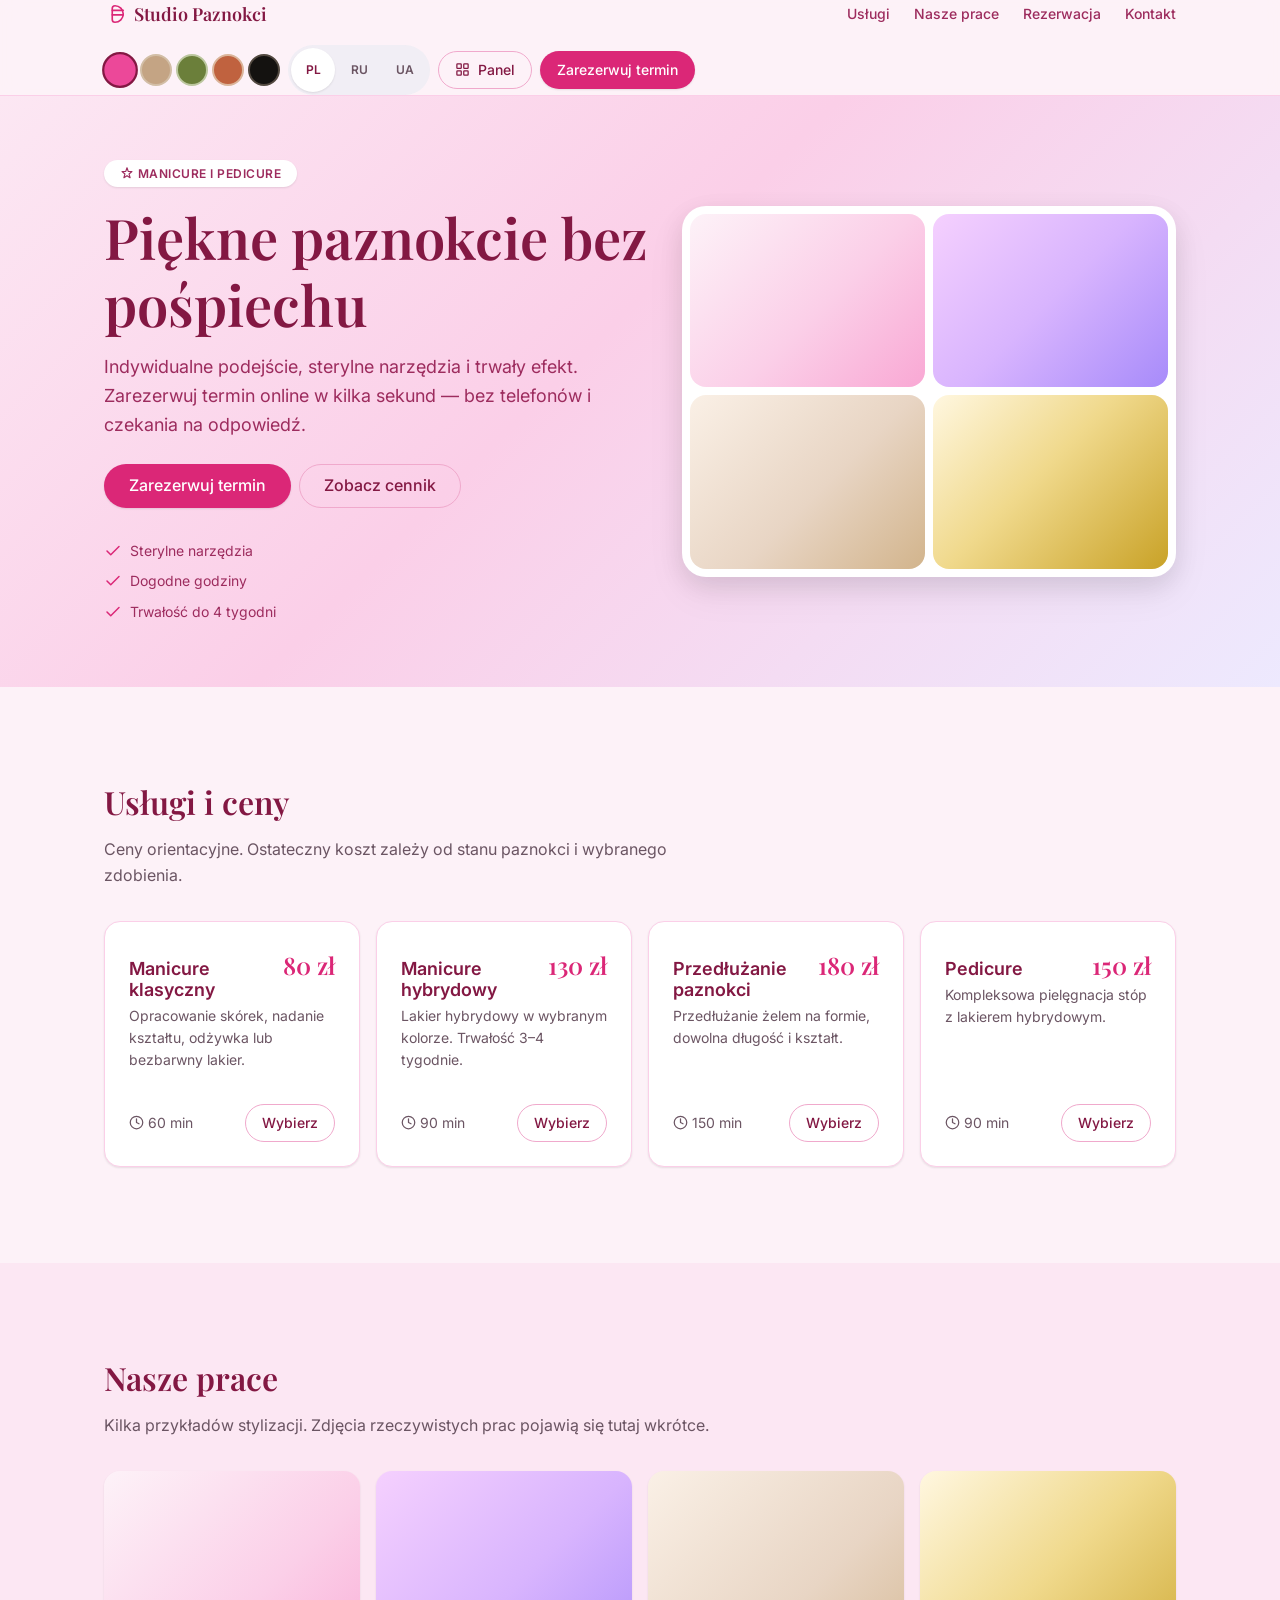
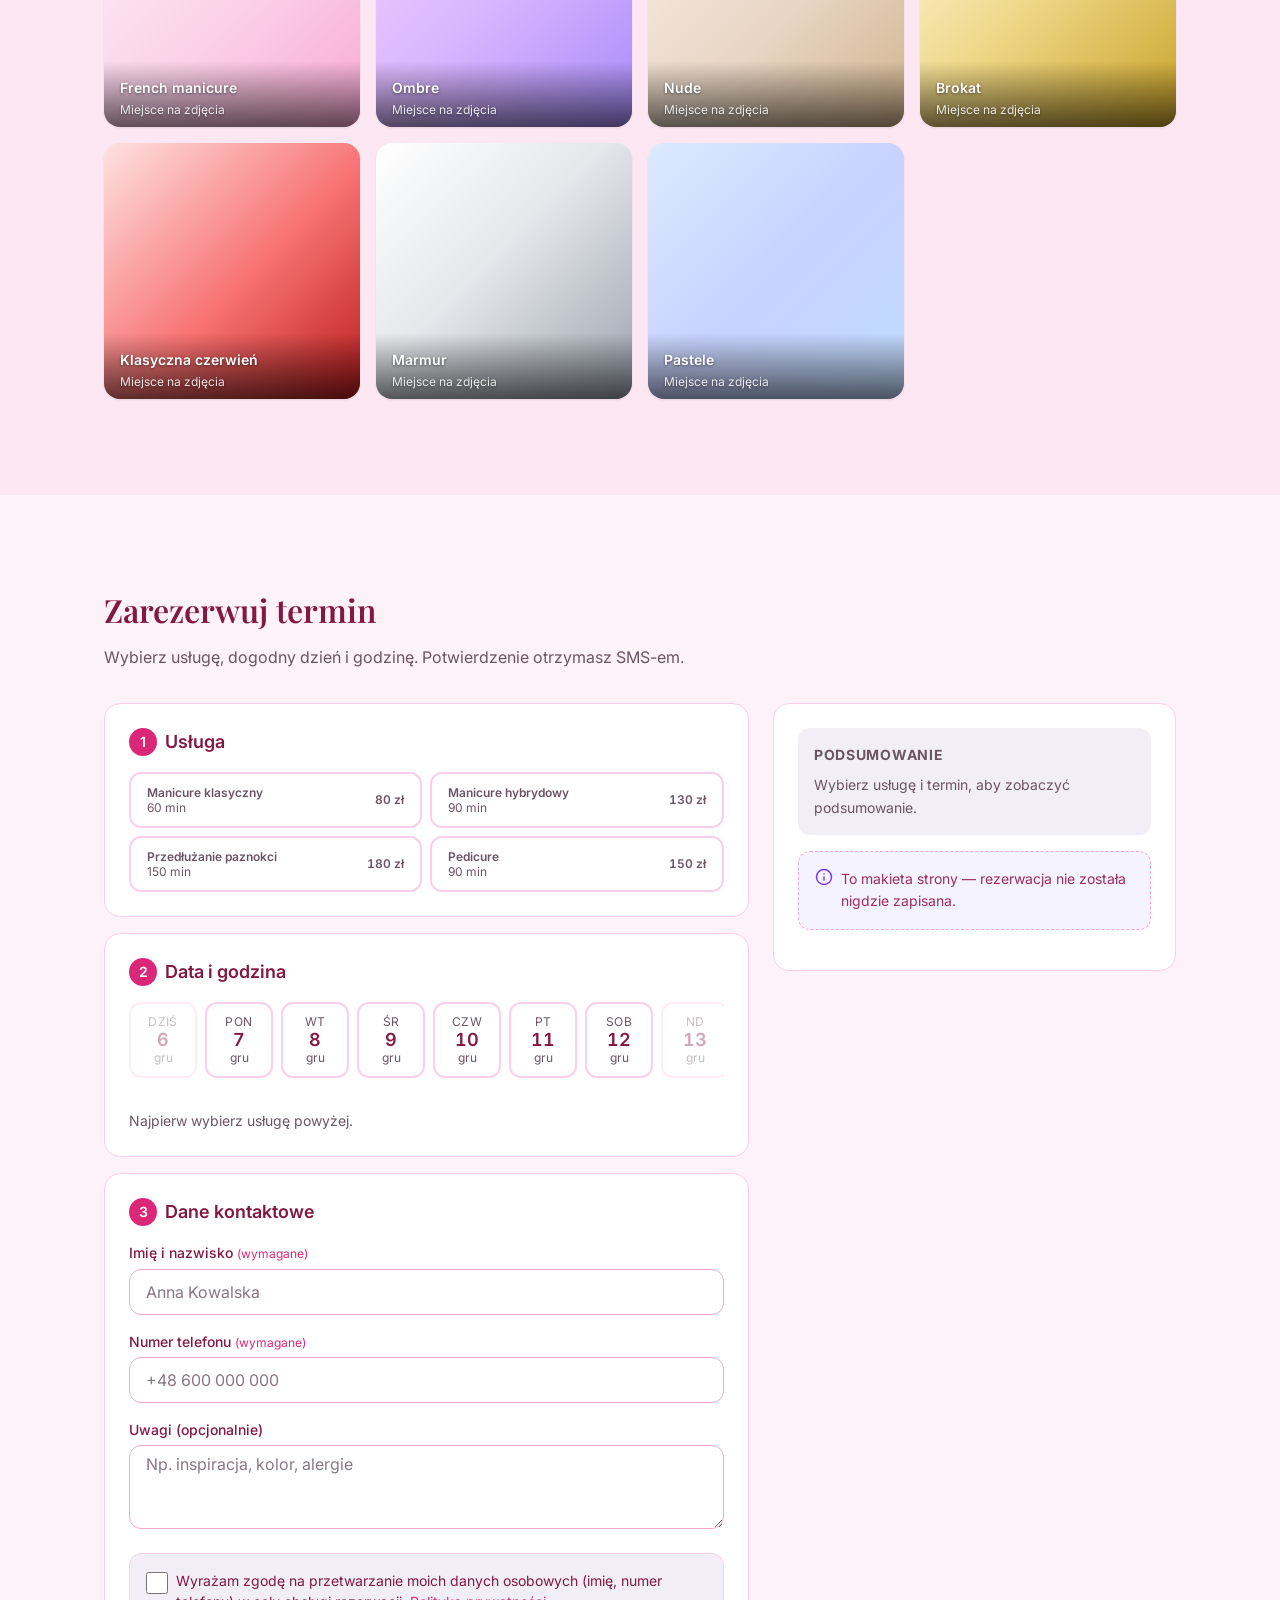
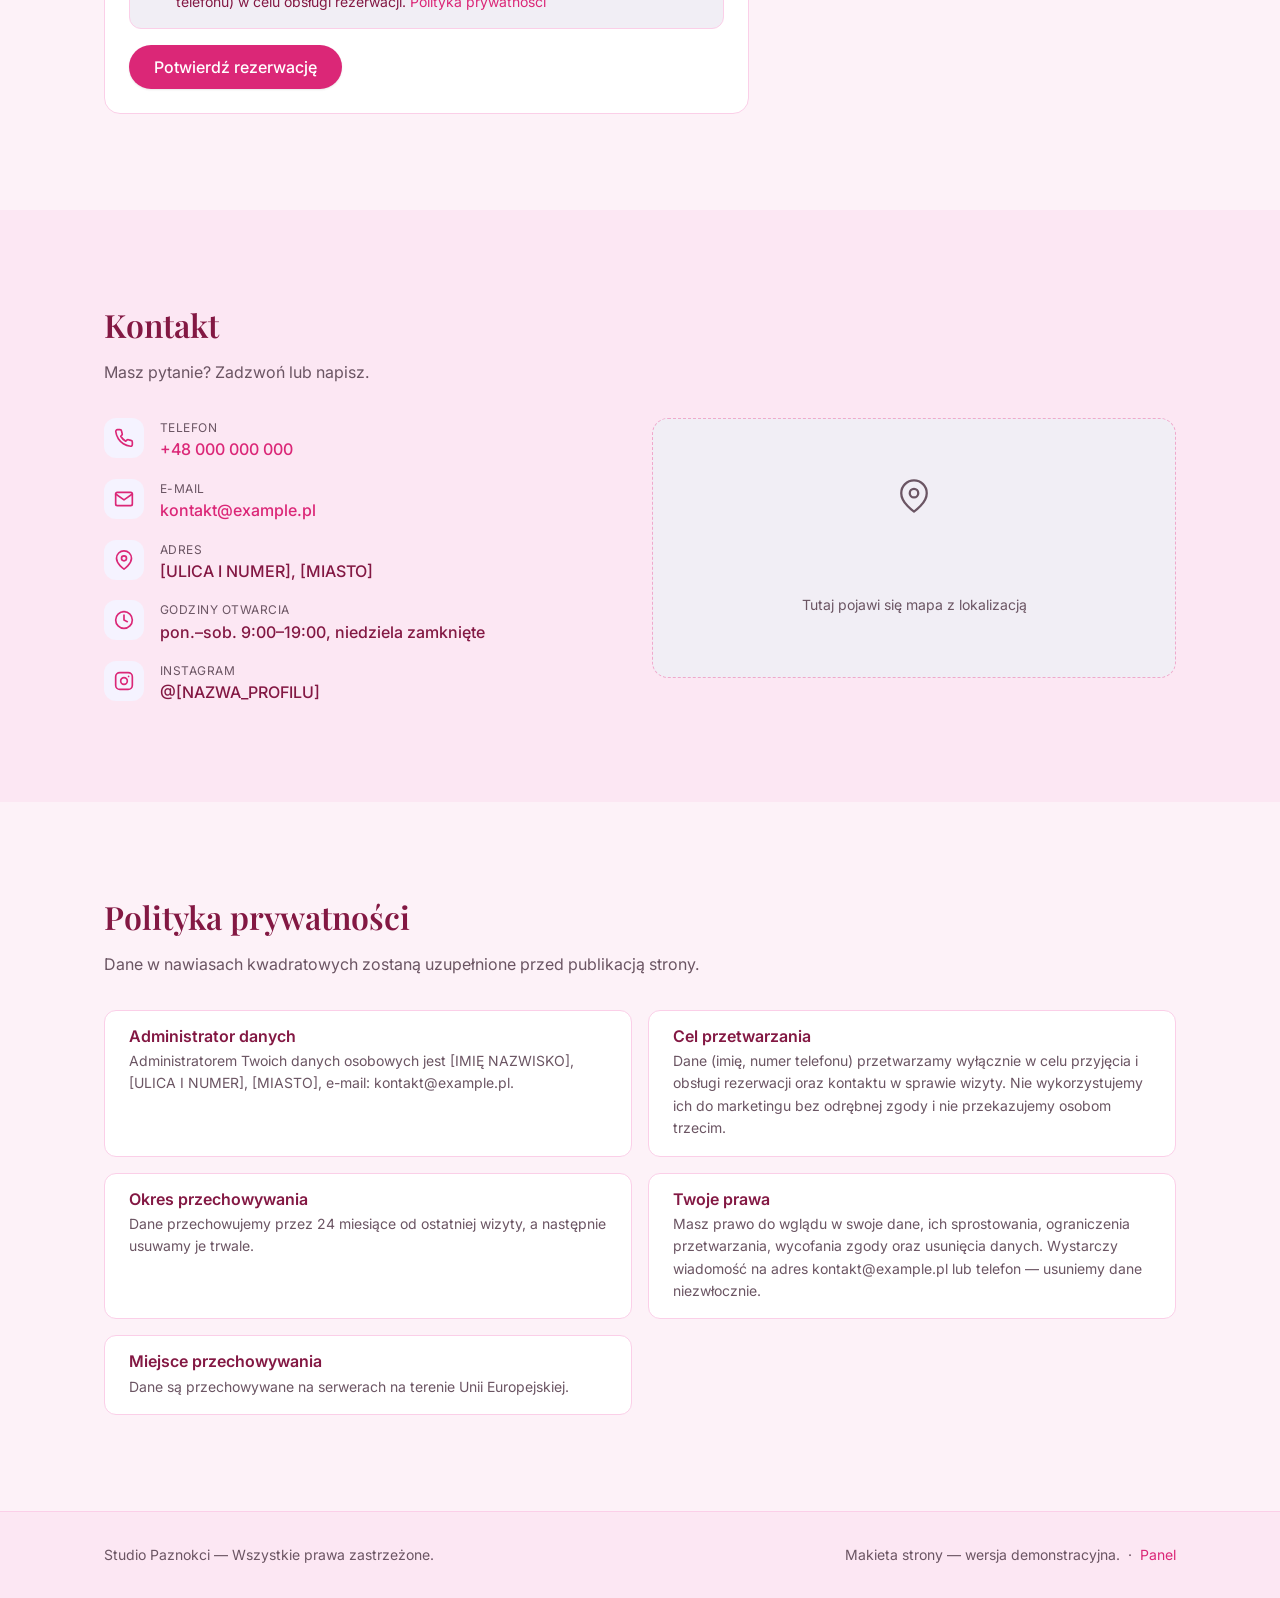
==== commit fabd673f: "Кнопка «Panel» в шапке публичной страницы Единственная ссылка на админку была в подвале мелким текст" ====
--- a/index.html
+++ b/index.html
@@ -5,7 +5,7 @@
   <meta name="viewport" content="width=device-width, initial-scale=1">
   <title>Studio Paznokci — rezerwacja online</title>
   <meta name="description" content="Manicure i pedicure. Zarezerwuj termin online.">
-  <link rel="stylesheet" href="styles.css">
+  <link rel="stylesheet" href="styles.css?v=202607290032">
 </head>
 <body>
 
@@ -34,6 +34,12 @@
     <div class="header__tools">
       <div class="themes" role="group" data-i18n-aria-label="aria_theme" id="themeSwitch"></div>
       <div class="lang" role="group" data-i18n-aria-label="aria_lang" id="langSwitch"></div>
+      <!-- Кнопка панели: в макете нужна на виду, иначе тестировщику
+           надо скроллить до подвала, чтобы её найти -->
+      <a class="btn btn--ghost btn--sm btn--panel" href="admin.html" data-i18n-aria-label="nav_admin">
+        <svg width="15" height="15" viewBox="0 0 24 24" fill="none" stroke="currentColor" stroke-width="2" stroke-linecap="round" stroke-linejoin="round" aria-hidden="true"><rect x="3" y="3" width="7" height="7" rx="1"/><rect x="14" y="3" width="7" height="7" rx="1"/><rect x="3" y="14" width="7" height="7" rx="1"/><rect x="14" y="14" width="7" height="7" rx="1"/></svg>
+        <span data-i18n="nav_admin">Panel</span>
+      </a>
       <a class="btn btn--primary btn--sm header__cta" href="#booking" data-i18n-aria-label="nav_book_cta" data-i18n="nav_book_cta">Zarezerwuj termin</a>
     </div>
   </div>
@@ -340,8 +346,8 @@
   </div>
 </footer>
 
-<script src="data.js"></script>
-<script src="i18n.js"></script>
-<script src="app.js"></script>
+<script src="data.js?v=202607290032"></script>
+<script src="i18n.js?v=202607290032"></script>
+<script src="app.js?v=202607290032"></script>
 </body>
 </html>
--- a/styles.css
+++ b/styles.css
@@ -531,7 +531,15 @@
   display: grid; place-items: center; border-radius: var(--r-full);
   background: var(--accent-soft); color: var(--primary);
 }
-.done dl { max-width: 340px; margin: var(--sp-4) auto; text-align: left; }
+/* display:grid обязателен: без него dt/dd идут блоками друг под другом,
+   и на телефоне значение падало под подпись. */
+.done dl {
+  display: grid; grid-template-columns: 1fr auto;
+  gap: var(--sp-1) var(--sp-3);
+  max-width: 340px; margin: var(--sp-4) auto;
+  text-align: left; font-size: var(--fs-sm);
+}
+.done dl dd { margin: 0; text-align: right; font-weight: 500; }
 
 .notice {
   display: flex; gap: var(--sp-2); align-items: flex-start;
@@ -1155,9 +1163,14 @@
   .theme__btn { width: 26px; height: 26px; }
   .lang { padding: 2px; }
   .lang__btn { min-width: 38px; min-height: 38px; font-size: 10px; }
-  /* Текст кнопок шапки скрываем — остаются иконки, метка в aria-label */
+  /* Текст кнопок шапки скрываем — остаются иконки, метка в aria-label.
+     Исключение — ссылка на панель: в макете её ищут глазами, иконка
+     сетки сама по себе ни о чём не говорит. */
   .header__tools .btn span { display: none; }
   .header__tools .btn { padding: 0 var(--sp-2); min-width: 44px; }
+  .header__tools .btn--panel span { display: inline; }
+  .header__tools .btn--panel { padding: 0 var(--sp-2); }
+  .header__tools .btn--panel svg { display: none; }
 }
 
 /* iPhone SE и подобные: на 375px четыре группы в шапке не встают в одну
@@ -1173,6 +1186,14 @@
   .srv-row, .sch-row, .blk-row { flex-direction: column; align-items: stretch; }
   .srv-row__price, .sch-row__hours, .blk-row__actions { margin-left: 0; }
   .srv-row__actions .btn, .blk-row__actions .btn { flex: 1; }
+  /* Сводка «ключ — значение»: на узком экране двухколоночная сетка
+     разъезжается и значение падает под подпись. Ставим в строку. */
+  .summary dl, .modal__info dl {
+    grid-template-columns: 1fr auto;
+    gap: var(--sp-2) var(--sp-3);
+  }
+  .summary dd, .modal__info dd { text-align: right; }
+
   /* Селекты часов и чекбокс «Pracuję» — под палец, иначе не попасть */
   .sch-row__hours select { flex: 1; min-height: 44px; }
   .sch-row__toggle { min-height: 44px; }
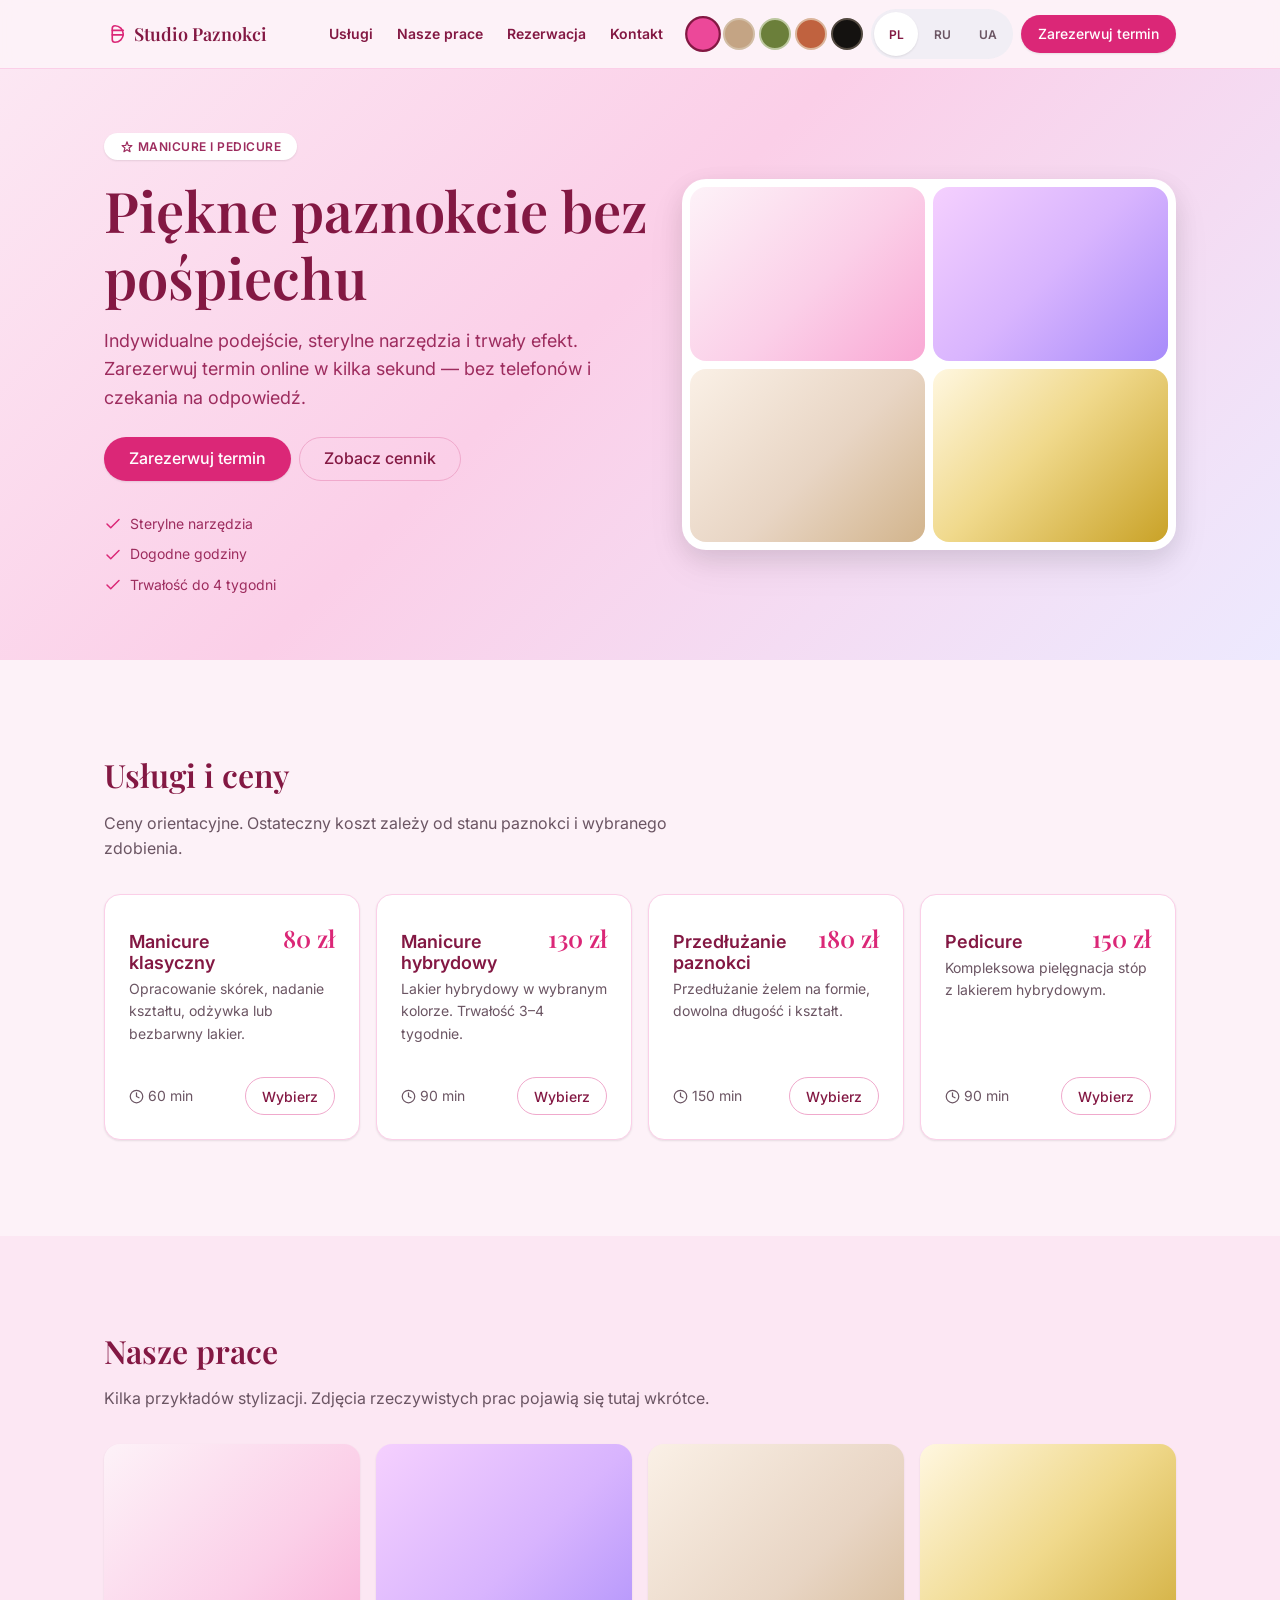
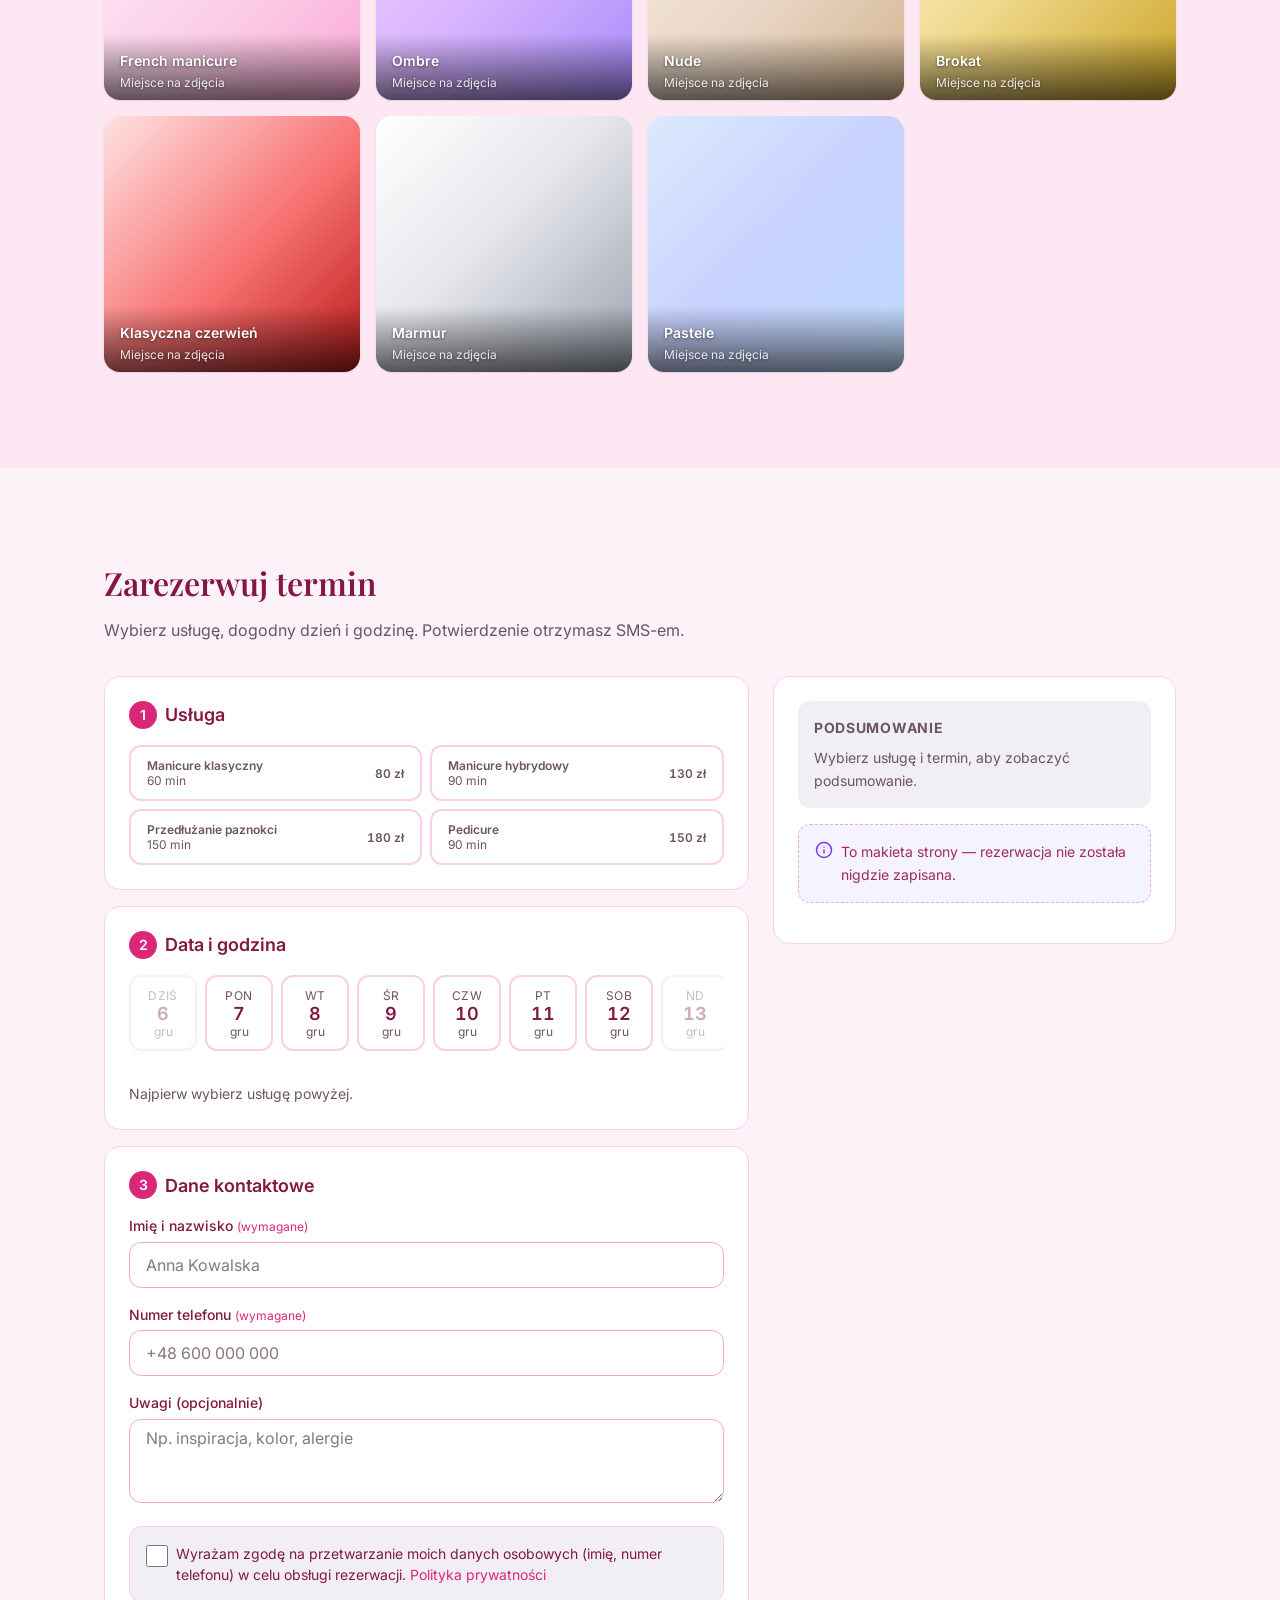
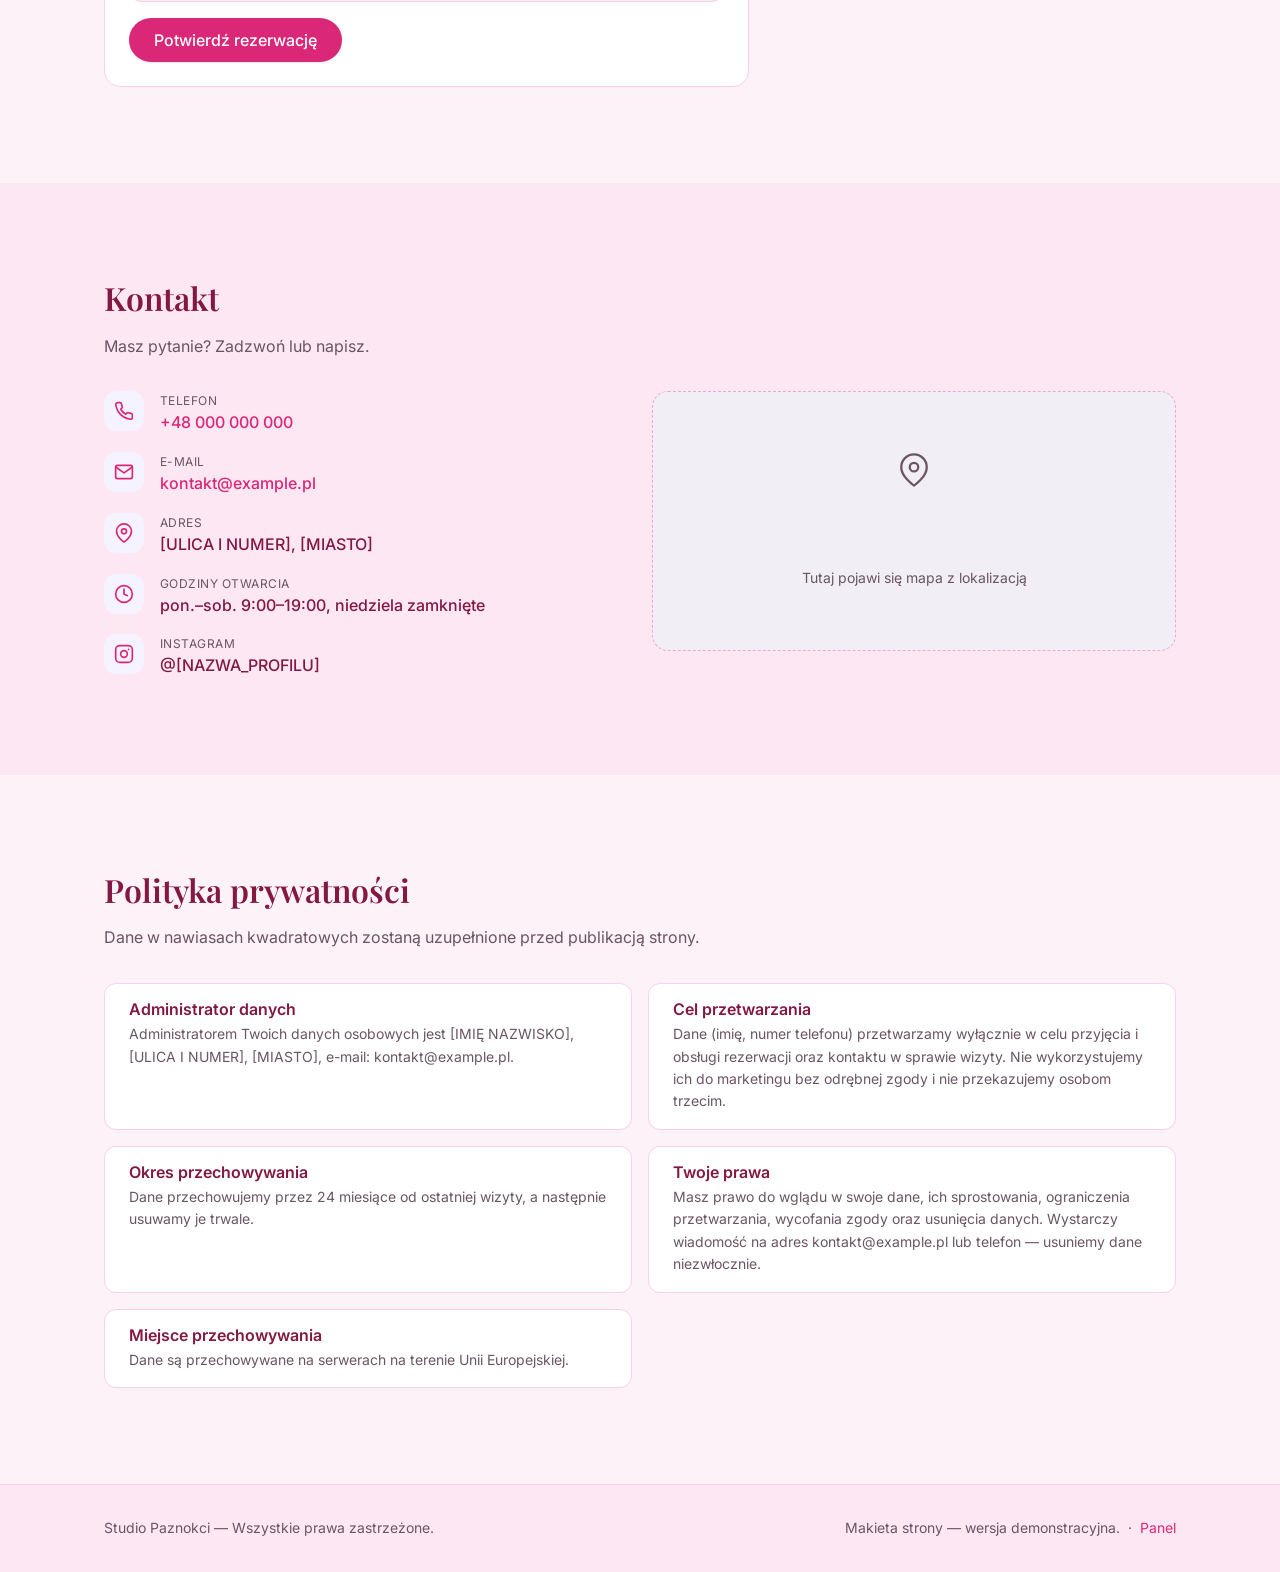
==== commit 2cf386d9: "Правки по итогам просмотра на телефоне - Шапка не липкая на мобильном: 95px висели всю прокрутку. Вм" ====
--- a/index.html
+++ b/index.html
@@ -5,7 +5,7 @@
   <meta name="viewport" content="width=device-width, initial-scale=1">
   <title>Studio Paznokci — rezerwacja online</title>
   <meta name="description" content="Manicure i pedicure. Zarezerwuj termin online.">
-  <link rel="stylesheet" href="styles.css?v=202607290032">
+  <link rel="stylesheet" href="styles.css?v=202607290046">
 </head>
 <body>
 
@@ -34,12 +34,8 @@
     <div class="header__tools">
       <div class="themes" role="group" data-i18n-aria-label="aria_theme" id="themeSwitch"></div>
       <div class="lang" role="group" data-i18n-aria-label="aria_lang" id="langSwitch"></div>
-      <!-- Кнопка панели: в макете нужна на виду, иначе тестировщику
-           надо скроллить до подвала, чтобы её найти -->
-      <a class="btn btn--ghost btn--sm btn--panel" href="admin.html" data-i18n-aria-label="nav_admin">
-        <svg width="15" height="15" viewBox="0 0 24 24" fill="none" stroke="currentColor" stroke-width="2" stroke-linecap="round" stroke-linejoin="round" aria-hidden="true"><rect x="3" y="3" width="7" height="7" rx="1"/><rect x="14" y="3" width="7" height="7" rx="1"/><rect x="3" y="14" width="7" height="7" rx="1"/><rect x="14" y="14" width="7" height="7" rx="1"/></svg>
-        <span data-i18n="nav_admin">Panel</span>
-      </a>
+      <!-- Ссылка на панель только в подвале: это страница для клиенток,
+           админка им ни к чему. Тестировщику ссылку даём отдельно. -->
       <a class="btn btn--primary btn--sm header__cta" href="#booking" data-i18n-aria-label="nav_book_cta" data-i18n="nav_book_cta">Zarezerwuj termin</a>
     </div>
   </div>
@@ -346,8 +342,14 @@
   </div>
 </footer>
 
-<script src="data.js?v=202607290032"></script>
-<script src="i18n.js?v=202607290032"></script>
-<script src="app.js?v=202607290032"></script>
+<!-- Липкая кнопка записи на мобильном: заменяет липкую шапку,
+     которая занимала четверть экрана всю прокрутку -->
+<div class="cta-bar">
+  <a class="btn btn--primary" href="#booking" data-i18n="nav_book_cta">Zarezerwuj termin</a>
+</div>
+
+<script src="data.js?v=202607290046"></script>
+<script src="i18n.js?v=202607290046"></script>
+<script src="app.js?v=202607290046"></script>
 </body>
 </html>
--- a/styles.css
+++ b/styles.css
@@ -198,6 +198,9 @@
 }
 .skip-link:focus { top: var(--sp-3); }
 
+/* Липкая кнопка записи — только на мобильном (включается в медиазапросе) */
+.cta-bar { display: none; }
+
 /* -----------------------------------------------------------------------------
    4. Кнопки — минимум 44px по высоте (touch target)
    -------------------------------------------------------------------------- */
@@ -265,9 +268,24 @@
 .logo:hover { text-decoration: none; }
 .logo__mark { color: var(--primary); display: flex; }
 
-.nav { display: none; gap: var(--sp-4); }
-.nav a { color: var(--fg-soft); font-size: var(--fs-sm); font-weight: 500; }
-.nav a:hover { color: var(--primary); text-decoration: none; }
+/* Навигация была слишком бледной: --fg-soft на светлом фоне читался как
+   выключенный текст. Даём основной цвет, вес и подчёркивание при наведении. */
+.nav { display: none; gap: var(--sp-2); }
+.nav a {
+  position: relative;
+  padding: var(--sp-2) var(--sp-2);
+  color: var(--fg); font-size: var(--fs-sm); font-weight: 600;
+  border-radius: var(--r-sm);
+  transition: color var(--dur) var(--ease), background-color var(--dur) var(--ease);
+}
+.nav a::after {
+  content: ''; position: absolute; left: var(--sp-2); right: var(--sp-2); bottom: 4px;
+  height: 2px; background: var(--primary); border-radius: 2px;
+  transform: scaleX(0); transform-origin: left;
+  transition: transform var(--dur) var(--ease);
+}
+.nav a:hover { color: var(--primary); background: var(--muted); text-decoration: none; }
+.nav a:hover::after { transform: scaleX(1); }
 
 .header__tools { display: flex; align-items: center; gap: var(--sp-2); flex-wrap: wrap; }
 
@@ -663,6 +681,49 @@
 .appt__price { color: var(--primary); font-weight: 600; font-variant-numeric: tabular-nums; }
 .appt__actions { display: flex; flex-wrap: wrap; gap: var(--sp-2); }
 
+/* -----------------------------------------------------------------------------
+   Карточка записи на телефоне: в одну строку всё сливалось в кашу.
+   Разводим по уровням — время+статус, имя, услуга+цена, телефон, кнопки.
+   -------------------------------------------------------------------------- */
+@media (max-width: 599px) {
+  .appt { gap: var(--sp-3); padding: var(--sp-3); }
+
+  /* Первая строка: время слева, статус справа */
+  .appt__row:first-child {
+    justify-content: space-between;
+    padding-bottom: var(--sp-2);
+    border-bottom: 1px solid var(--border);
+  }
+  .appt__time { font-size: var(--fs-lg); line-height: 1; }
+  /* Имя — на своей строке и крупнее: это главное в карточке */
+  .appt__client {
+    order: 3; flex-basis: 100%;
+    font-size: var(--fs-md); line-height: 1.3;
+  }
+  .appt__row:first-child .chip { order: 2; }
+
+  /* Вторая строка: услуга и цена в столбик, телефон отдельной строкой */
+  .appt__row:nth-child(2) { flex-direction: column; align-items: stretch; gap: var(--sp-1); }
+  .appt__srv { font-size: var(--fs-base); color: var(--fg); }
+  .appt__price { font-size: var(--fs-md); }
+  /* Телефон — заметная ссылка «позвонить», а не серая приписка сбоку */
+  .appt__phone {
+    margin-left: 0; margin-top: var(--sp-1);
+    display: inline-flex; align-items: center; gap: var(--sp-1);
+    min-height: 40px; padding: 0 var(--sp-2);
+    align-self: flex-start;
+    background: var(--muted); border-radius: var(--r-sm);
+    color: var(--fg); font-size: var(--fs-sm); text-decoration: none;
+  }
+
+  /* Кнопки: по две в ряд, чтобы не растягивать карточку в столбик */
+  .appt__actions { display: grid; grid-template-columns: 1fr 1fr; gap: var(--sp-2); }
+  .appt__actions .btn { width: 100%; padding: 0 var(--sp-1); }
+  /* «Usuń dane» отдельно, во всю ширину — опасное действие не должно
+     стоять вплотную к обычным */
+  .appt__actions .btn--danger { grid-column: 1 / -1; }
+}
+
 /* Статус: цвет + иконка + текст, не только цвет */
 .chip {
   display: inline-flex; align-items: center; gap: var(--sp-1);
@@ -734,22 +795,34 @@
    12a-bis. Разделы админки: навигация и общие заголовки
    -------------------------------------------------------------------------- */
 
+/* Навигация разделов: выделена рамкой-подложкой, чтобы читалась как
+   переключатель, а не как строка серых ссылок. */
 .secnav {
   display: flex; gap: var(--sp-1); overflow-x: auto;
-  border-bottom: 1px solid var(--border);
-  margin-bottom: var(--sp-5); padding-bottom: 2px;
-}
+  background: var(--muted); border: 1px solid var(--border);
+  border-radius: var(--r-md); padding: var(--sp-1);
+  margin-bottom: var(--sp-5);
+  scrollbar-width: none;
+}
+.secnav::-webkit-scrollbar { display: none; }
 .secnav__btn {
   display: inline-flex; align-items: center; gap: var(--sp-2);
-  flex: 0 0 auto; min-height: 46px; padding: 0 var(--sp-3);
-  background: transparent; border: 0;
-  border-bottom: 2px solid transparent;
-  color: var(--muted-fg); font-family: var(--font-body);
-  font-size: var(--fs-sm); font-weight: 500; cursor: pointer; white-space: nowrap;
-  transition: color var(--dur) var(--ease), border-color var(--dur) var(--ease);
-}
-.secnav__btn:hover { color: var(--fg); }
-.secnav__btn[aria-pressed='true'] { color: var(--primary); border-bottom-color: var(--primary); font-weight: 600; }
+  flex: 0 0 auto; min-height: 44px; padding: 0 var(--sp-3);
+  background: transparent; border: 0; border-radius: var(--r-sm);
+  color: var(--fg-soft); font-family: var(--font-body);
+  font-size: var(--fs-sm); font-weight: 600; cursor: pointer; white-space: nowrap;
+  transition: color var(--dur) var(--ease), background-color var(--dur) var(--ease),
+              box-shadow var(--dur) var(--ease);
+}
+.secnav__btn:hover { color: var(--fg); background: color-mix(in srgb, var(--card) 60%, transparent); }
+@supports not (background: color-mix(in srgb, red 50%, blue)) {
+  .secnav__btn:hover { background: var(--card); }
+}
+/* Активный раздел — белая «плашка» с тенью: видно сразу, где находишься */
+.secnav__btn[aria-pressed='true'] {
+  color: var(--primary); background: var(--card); box-shadow: var(--sh-sm);
+}
+.secnav__btn[aria-pressed='true'] svg { color: var(--primary); }
 
 .section-pane[hidden] { display: none; }
 
@@ -905,14 +978,14 @@
 .sch-row__day { font-weight: 600; min-width: 108px; text-transform: capitalize; }
 .sch-row__toggle { display: inline-flex; align-items: center; gap: var(--sp-2); cursor: pointer; }
 .sch-row__toggle input { width: 20px; height: 20px; accent-color: var(--primary); cursor: pointer; }
-/* Метка «в этот день недели есть записи» — рядом с галочкой */
+/* Справка «сколько визитов в этот день недели». Нейтральная, а не
+   предупреждение: график — глобальная настройка, записи её не блокируют. */
 .sch-row__busy {
   display: inline-flex; align-items: center; gap: 4px;
   padding: 2px var(--sp-2); border-radius: var(--r-full);
-  font-size: var(--fs-xs); font-weight: 600;
-  color: #B45309; background: #FFFBEB; border: 1px solid #FDE68A;
-}
-[data-theme='dark'] .sch-row__busy { color: #FCD34D; background: #2A2113; border-color: #59451B; }
+  font-size: var(--fs-xs); font-weight: 500;
+  color: var(--muted-fg); background: var(--muted); border: 1px solid var(--border);
+}
 
 .sch-row__hours { display: flex; align-items: center; gap: var(--sp-2); margin-left: auto; flex-wrap: wrap; }
 .sch-row__hours label { font-size: var(--fs-xs); color: var(--muted-fg); }
@@ -1163,14 +1236,43 @@
   .theme__btn { width: 26px; height: 26px; }
   .lang { padding: 2px; }
   .lang__btn { min-width: 38px; min-height: 38px; font-size: 10px; }
-  /* Текст кнопок шапки скрываем — остаются иконки, метка в aria-label.
-     Исключение — ссылка на панель: в макете её ищут глазами, иконка
-     сетки сама по себе ни о чём не говорит. */
+  /* Текст кнопок шапки скрываем — остаются иконки, метка в aria-label */
   .header__tools .btn span { display: none; }
   .header__tools .btn { padding: 0 var(--sp-2); min-width: 44px; }
-  .header__tools .btn--panel span { display: inline; }
-  .header__tools .btn--panel { padding: 0 var(--sp-2); }
-  .header__tools .btn--panel svg { display: none; }
+
+  /* Шапка НЕ липкая на телефоне: 95px, висящие всю прокрутку, съедали
+     четверть экрана. Темы и язык — настройки «один раз», держать их
+     постоянно на виду незачем; кнопки навигации остаются в потоке. */
+  .header { position: static; }
+
+  /* До первой записи было ~800px скролла (почти три экрана). Сжимаем
+     всё, что стоит выше списка: отступы, заголовки, сводку. */
+  main.section { padding: var(--sp-4) 0; }
+  .pane__head { margin-bottom: var(--sp-3); gap: var(--sp-2); }
+  .pane__head h2 { font-size: var(--fs-md); }
+  .admin__bar { margin-bottom: var(--sp-3); gap: var(--sp-2); }
+  .stats { margin-bottom: var(--sp-3); }
+  .stats .stat { padding: var(--sp-2) var(--sp-3); }
+  /* Плашка «это макет» — важная, но не настолько, чтобы занимать экран */
+  .admin__bar .notice { font-size: var(--fs-xs); padding: var(--sp-2); }
+
+  /* Вместо шапки внизу висит одна кнопка записи — то, что реально нужно
+     под рукой на публичной странице. Только там, где она есть в разметке. */
+  .cta-bar {
+    display: block;
+    position: fixed; left: 0; right: 0; bottom: 0; z-index: var(--z-sticky);
+    padding: var(--sp-2) var(--sp-3);
+    padding-bottom: calc(var(--sp-2) + env(safe-area-inset-bottom, 0px));
+    background: color-mix(in srgb, var(--bg) 92%, transparent);
+    backdrop-filter: blur(10px);
+    border-top: 1px solid var(--border);
+  }
+  @supports not (background: color-mix(in srgb, red 50%, blue)) {
+    .cta-bar { background: var(--bg); }
+  }
+  .cta-bar .btn { width: 100%; }
+  /* Чтобы подвал не прятался под панелью */
+  body:has(.cta-bar) .footer { padding-bottom: calc(var(--sp-8) + env(safe-area-inset-bottom, 0px)); }
 }
 
 /* iPhone SE и подобные: на 375px четыре группы в шапке не встают в одну
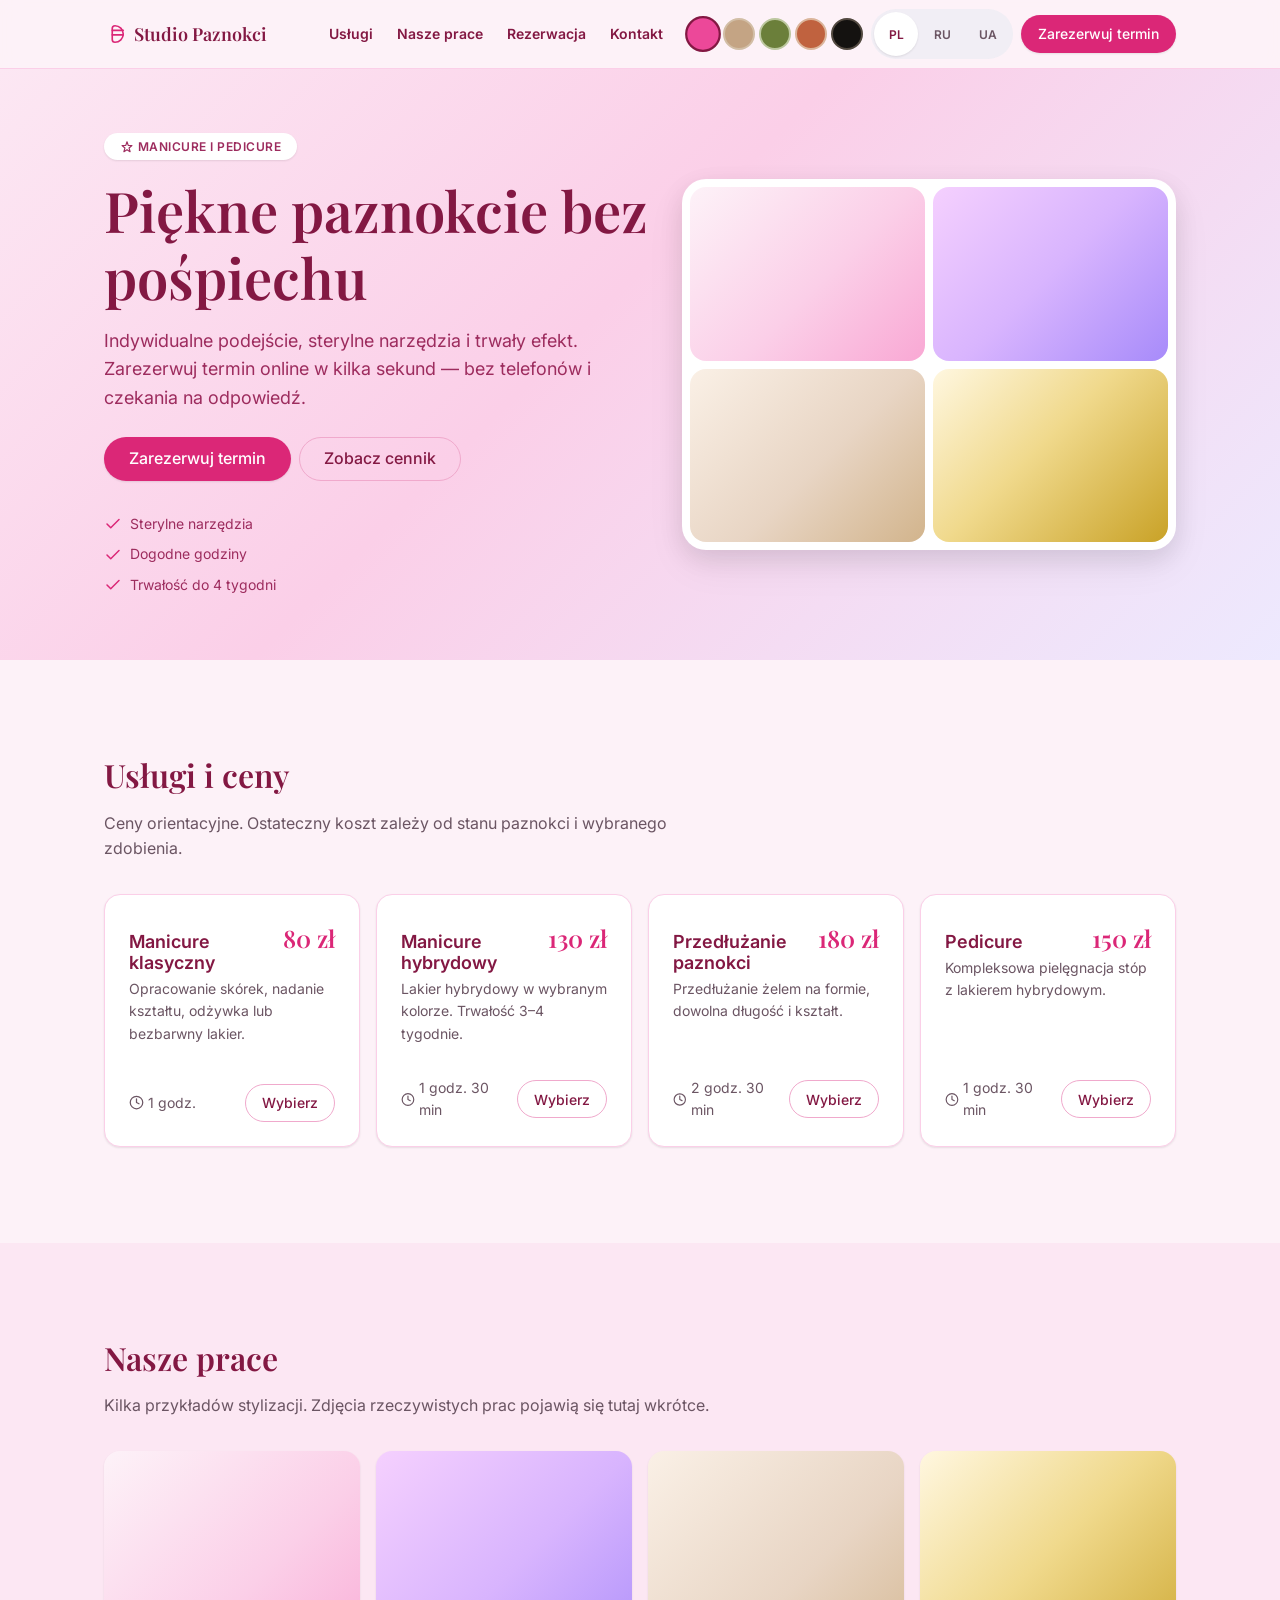
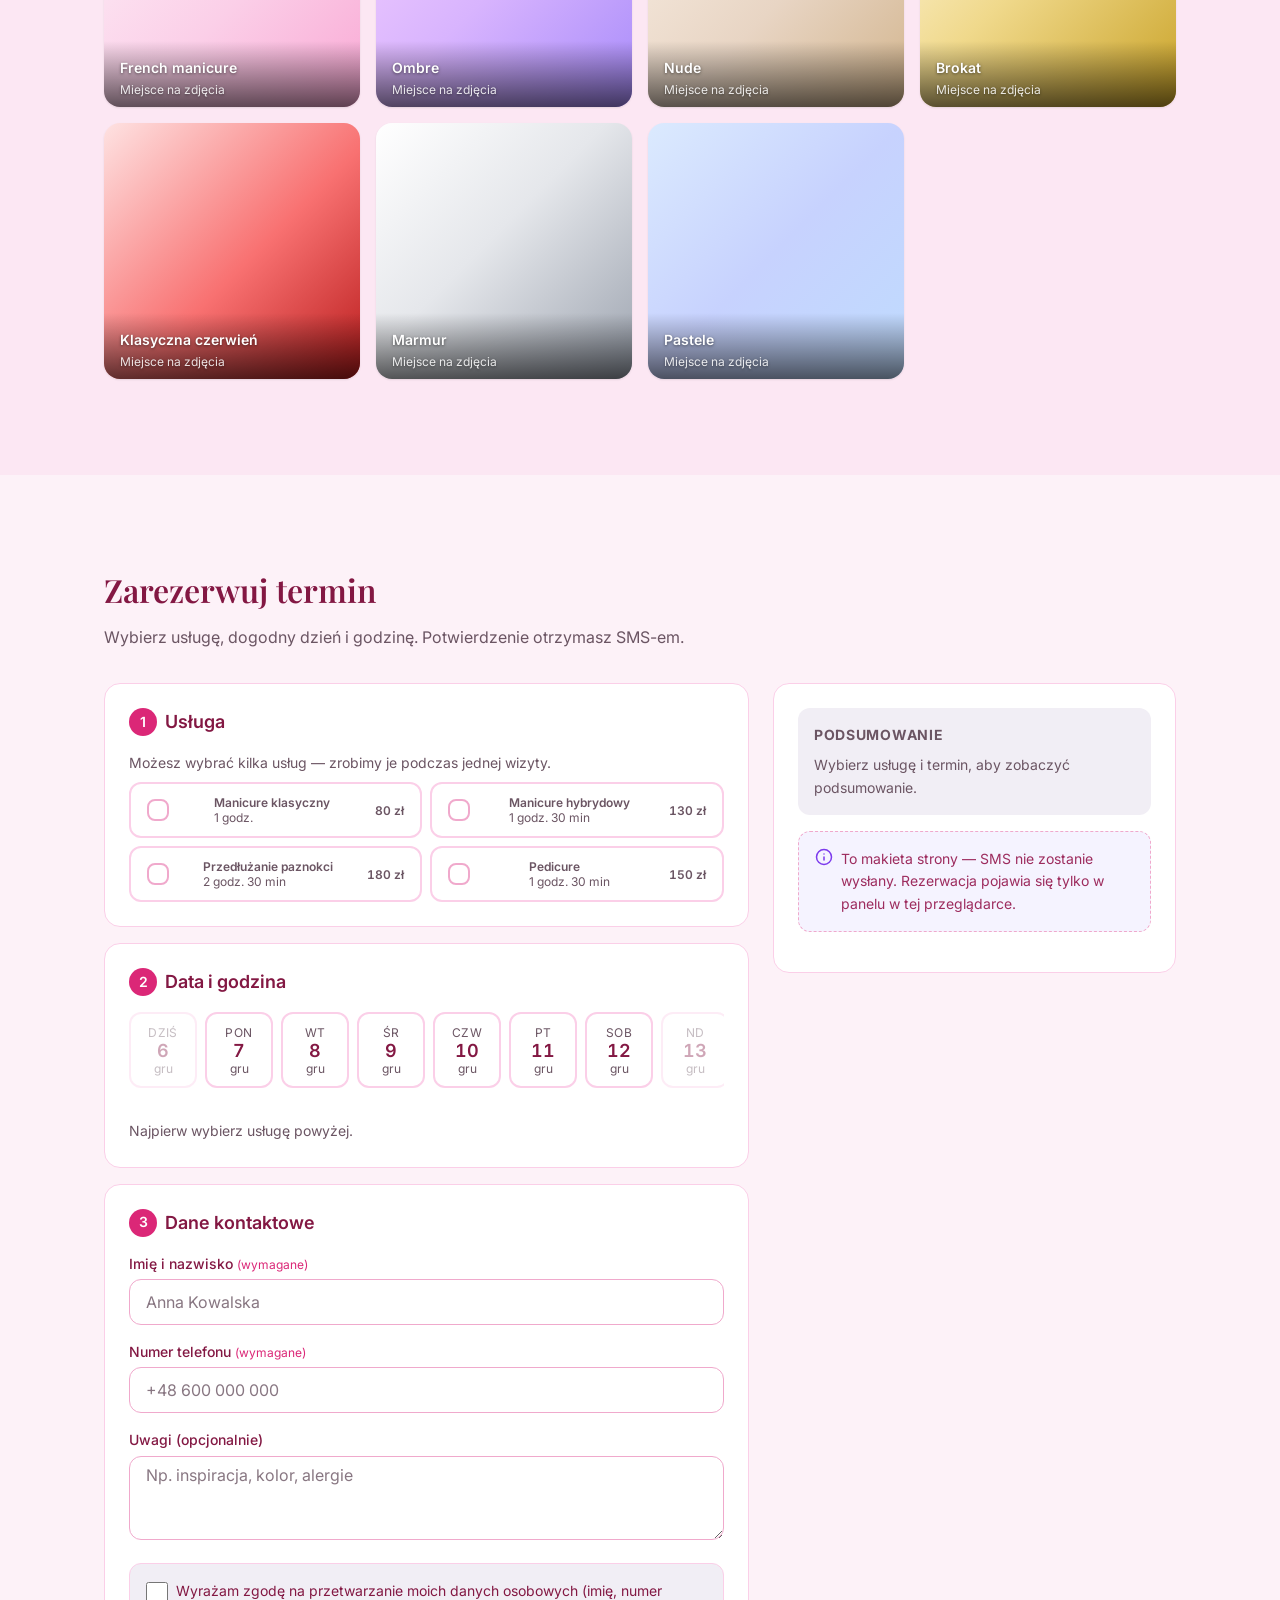
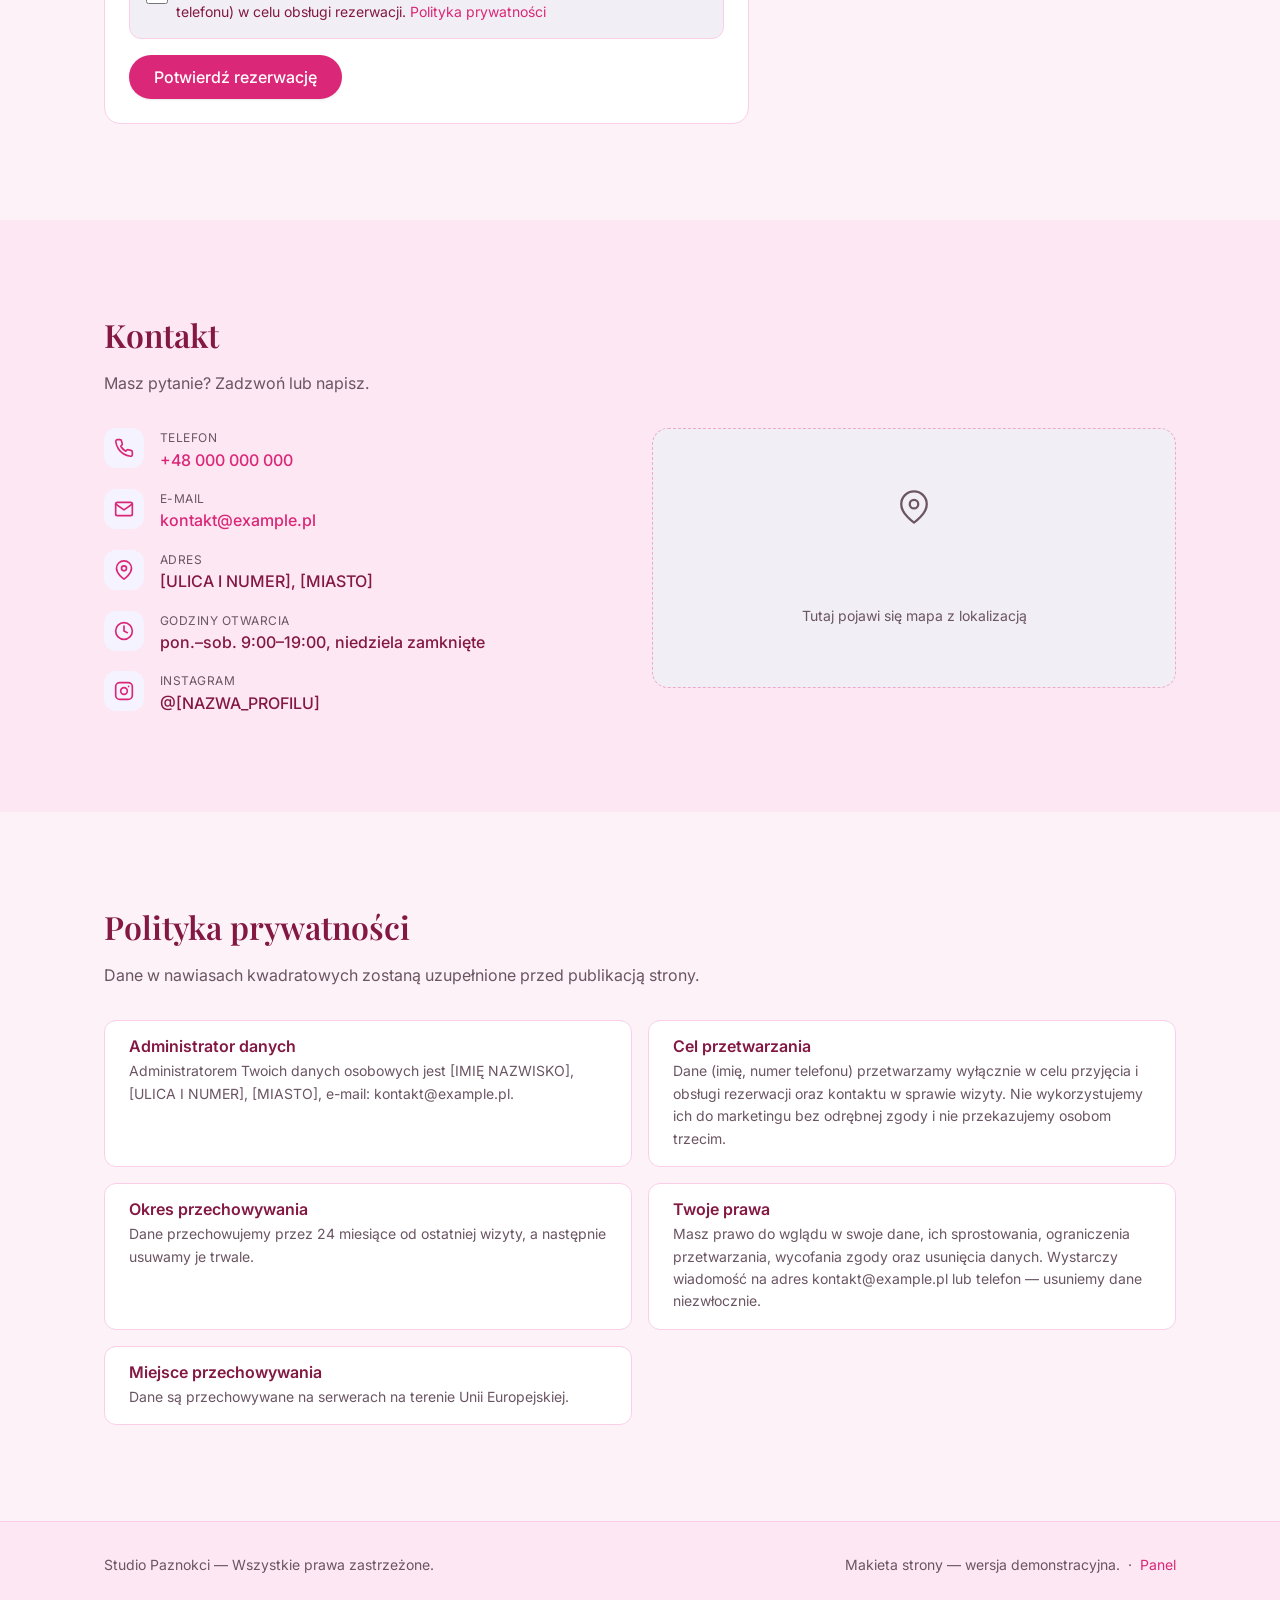
==== commit 0a12e2a9: "Запись на несколько услуг, занятые окна скрыты Занятые окошки больше не перечёркиваются, а просто не" ====
--- a/index.html
+++ b/index.html
@@ -5,7 +5,7 @@
   <meta name="viewport" content="width=device-width, initial-scale=1">
   <title>Studio Paznokci — rezerwacja online</title>
   <meta name="description" content="Manicure i pedicure. Zarezerwuj termin online.">
-  <link rel="stylesheet" href="styles.css?v=202607290046">
+  <link rel="stylesheet" href="styles.css?v=202607301500">
 </head>
 <body>
 
@@ -122,6 +122,7 @@
               <span class="step__num">1</span>
               <h3 data-i18n="step_1">Usługa</h3>
             </div>
+            <p class="hint hint--above" data-i18n="booking_multi_hint">Możesz wybrać kilka usług.</p>
             <div class="picker" id="servicePicker" role="group" data-i18n-aria-label="booking_pick_service"></div>
             <p class="error" id="errService">
               <svg width="16" height="16" viewBox="0 0 24 24" fill="none" stroke="currentColor" stroke-width="2" stroke-linecap="round" aria-hidden="true"><circle cx="12" cy="12" r="10"/><path d="M12 8v4M12 16h.01"/></svg>
@@ -135,6 +136,7 @@
               <span class="step__num">2</span>
               <h3 data-i18n="step_2">Data i godzina</h3>
             </div>
+            <p class="hint hint--above" id="pickedNote" hidden></p>
             <div class="days" id="daysStrip" role="group" data-i18n-aria-label="booking_pick_date"></div>
             <div class="slots" id="slotsGrid" role="group" data-i18n-aria-label="booking_pick_time"></div>
             <p class="hint" id="slotsHint" data-i18n="booking_select_service_first">Najpierw wybierz usługę powyżej.</p>
@@ -332,6 +334,14 @@
 
 <!-- ========================= ПОДВАЛ ========================= -->
 <footer class="footer">
+  <div class="wrap">
+    <!-- Темы и язык: на телефоне их убирают из шапки, чтобы не занимали
+         первый экран, и показывают здесь -->
+    <div class="footer-tools">
+      <div class="themes" role="group" data-i18n-aria-label="aria_theme"></div>
+      <div class="lang" role="group" data-i18n-aria-label="aria_lang"></div>
+    </div>
+  </div>
   <div class="wrap footer__inner">
     <p><span data-salon="brandName">Studio Paznokci</span> — <span data-i18n="footer_rights">Wszystkie prawa zastrzeżone.</span></p>
     <p>
@@ -348,8 +358,8 @@
   <a class="btn btn--primary" href="#booking" data-i18n="nav_book_cta">Zarezerwuj termin</a>
 </div>
 
-<script src="data.js?v=202607290046"></script>
-<script src="i18n.js?v=202607290046"></script>
-<script src="app.js?v=202607290046"></script>
+<script src="data.js?v=202607301500"></script>
+<script src="i18n.js?v=202607301500"></script>
+<script src="app.js?v=202607301500"></script>
 </body>
 </html>
--- a/styles.css
+++ b/styles.css
@@ -441,10 +441,23 @@
   transition: border-color var(--dur) var(--ease), background-color var(--dur) var(--ease);
 }
 .picker__item:hover { border-color: var(--border-strong); background: var(--muted); }
-.picker__item[aria-pressed='true'] { border-color: var(--primary); background: var(--accent-soft); }
+/* aria-pressed — одиночный выбор в админке, --on — мультивыбор на сайте */
+.picker__item[aria-pressed='true'],
+.picker__item--on { border-color: var(--primary); background: var(--accent-soft); }
 .picker__item strong { display: block; font-weight: 600; }
 .picker__item span { color: var(--muted-fg); font-size: var(--fs-xs); }
 .picker__price { color: var(--primary); font-weight: 600; white-space: nowrap; font-variant-numeric: tabular-nums; }
+
+/* Квадратик выбора: мультивыбор должен читаться как чекбокс, а не как
+   «одна из» — иначе неочевидно, что услуг можно взять несколько. */
+.picker__mark {
+  flex: 0 0 auto; display: flex; align-items: center; justify-content: center;
+  width: 22px; height: 22px; border: 2px solid var(--border-strong);
+  border-radius: var(--r-sm); color: #fff;
+}
+/* .picker__item span задан muted-fg и перебивает color выше по специфичности,
+   поэтому белую галочку задаём здесь же, вместе с фоном. */
+.picker__item--on .picker__mark { background: var(--primary); border-color: var(--primary); color: #fff; }
 
 /* Полоса дней */
 .days { display: flex; gap: var(--sp-2); overflow-x: auto; padding-bottom: var(--sp-2); scrollbar-width: thin; }
@@ -457,6 +470,13 @@
 .day:hover:not(:disabled) { border-color: var(--border-strong); background: var(--muted); }
 .day[aria-pressed='true'] { border-color: var(--primary); background: var(--accent-soft); }
 .day:disabled { opacity: .38; cursor: not-allowed; }
+/* День рабочий, но выбранный набор услуг в него не влезает. Штриховкой
+   отделяем от выходного: «занято» и «закрыто» — разные причины. */
+.day--full:disabled {
+  opacity: .5;
+  background-image: repeating-linear-gradient(135deg,
+    transparent 0 5px, var(--border) 5px 6px);
+}
 .day__wd { display: block; font-size: var(--fs-xs); color: var(--muted-fg); text-transform: uppercase; letter-spacing: .03em; }
 .day__num { display: block; font-size: var(--fs-md); font-weight: 600; font-variant-numeric: tabular-nums; }
 .day__mo { display: block; font-size: var(--fs-xs); color: var(--muted-fg); }
@@ -472,11 +492,15 @@
   cursor: pointer; font-variant-numeric: tabular-nums;
   transition: border-color var(--dur) var(--ease), background-color var(--dur) var(--ease);
 }
-.slot:hover:not(:disabled) { border-color: var(--border-strong); background: var(--muted); }
+.slot:hover { border-color: var(--border-strong); background: var(--muted); }
 .slot[aria-pressed='true'] { border-color: var(--primary); background: var(--accent-soft); }
-.slot:disabled { opacity: .34; cursor: not-allowed; text-decoration: line-through; }
+/* Занятых слотов в сетке больше нет — они скрыты, а не перечёркнуты */
 
 .hint { color: var(--muted-fg); font-size: var(--fs-sm); margin: var(--sp-2) 0 0; }
+/* Подсказка перед элементом, а не после него */
+.hint--above { margin: 0 0 var(--sp-2); }
+/* Итог набора услуг — заметнее обычной подсказки, это цифры для решения */
+.hint--total { color: var(--fg); font-weight: 600; }
 
 /* Предупреждение: день, который нельзя заблокировать из-за записей */
 .hint--warn {
@@ -542,6 +566,12 @@
 .summary__total dd { color: var(--primary); font-weight: 600; font-variant-numeric: tabular-nums; }
 .summary__empty { color: var(--muted-fg); font-size: var(--fs-sm); margin: 0; }
 
+/* Список выбранных услуг внутри одной строки сводки: название слева,
+   цена справа — при двух услугах видно, из чего сложилась сумма. */
+.summary__srv { display: flex; justify-content: space-between; gap: var(--sp-2); text-align: left; }
+.summary__srv + .summary__srv { margin-top: 2px; }
+.summary__srv-price { color: var(--muted-fg); font-weight: 400; font-variant-numeric: tabular-nums; }
+
 /* Экран «записано» */
 .done { text-align: center; padding: var(--sp-6) var(--sp-3); }
 .done__icon {
@@ -597,6 +627,15 @@
    -------------------------------------------------------------------------- */
 
 .footer { border-top: 1px solid var(--border); padding: var(--sp-5) 0; background: var(--bg-alt); }
+
+/* Темы и язык в подвале — показываются только на мобильном (см. медиазапрос),
+   где они убраны из шапки, чтобы не занимать первый экран. */
+.footer-tools {
+  display: none; align-items: center; justify-content: center;
+  flex-wrap: wrap; gap: var(--sp-3);
+  padding-bottom: var(--sp-4); margin-bottom: var(--sp-4);
+  border-bottom: 1px solid var(--border);
+}
 .footer__inner { display: flex; flex-wrap: wrap; gap: var(--sp-3); justify-content: space-between; align-items: center; }
 .footer p { margin: 0; color: var(--muted-fg); font-size: var(--fs-sm); }
 
@@ -640,15 +679,35 @@
 .tab:hover { color: var(--fg); }
 .tab[aria-pressed='true'] { background: var(--card); color: var(--fg); box-shadow: var(--sh-sm); }
 
-/* На узких экранах три колонки ломают «2860 zł» на две строки —
-   до 599px показываем сводку в один столбец. */
-.stats { display: grid; gap: var(--sp-2); grid-template-columns: 1fr; margin-bottom: var(--sp-4); }
-.stats .stat { display: flex; align-items: baseline; justify-content: space-between; gap: var(--sp-2); }
-.stats .stat__v { font-size: var(--fs-lg); }
+/* На телефоне сводка — одна компактная плашка в три колонки, а не три
+   карточки на пол-экрана: это три числа, они не должны вытеснять список. */
+.stats {
+  display: grid; grid-template-columns: repeat(3, 1fr);
+  gap: 0; margin-bottom: var(--sp-3);
+  background: var(--card); border: 1px solid var(--border);
+  border-radius: var(--r-md); overflow: hidden;
+}
+.stats .stat {
+  display: flex; flex-direction: column; gap: 2px;
+  padding: var(--sp-2) var(--sp-1); text-align: center;
+  border: 0; border-radius: 0; background: transparent;
+  border-left: 1px solid var(--border);
+}
+.stats .stat:first-child { border-left: 0; }
+.stats .stat__k { font-size: 10px; letter-spacing: .02em; line-height: 1.2; }
+.stats .stat__v { font-size: var(--fs-md); }
 
 @media (min-width: 600px) {
-  .stats { gap: var(--sp-3); grid-template-columns: repeat(3, 1fr); }
-  .stats .stat { display: block; }
+  .stats {
+    gap: var(--sp-3); background: transparent; border: 0;
+    border-radius: 0; overflow: visible; margin-bottom: var(--sp-4);
+  }
+  .stats .stat {
+    display: block; text-align: left;
+    padding: var(--sp-3); border: 1px solid var(--border);
+    border-radius: var(--r-md); background: var(--card);
+  }
+  .stats .stat__k { font-size: var(--fs-xs); }
   .stats .stat__v { font-size: var(--fs-xl); }
 }
 .stat { background: var(--card); border: 1px solid var(--border); border-radius: var(--r-md); padding: var(--sp-3); }
@@ -674,11 +733,15 @@
 .appt--cancelled { border-left-color: var(--muted-fg); opacity: .6; }
 
 .appt__row { display: flex; flex-wrap: wrap; align-items: center; gap: var(--sp-2) var(--sp-3); }
-.appt__time { font-family: var(--font-head); font-size: var(--fs-md); font-weight: 600; font-variant-numeric: tabular-nums; }
+/* nowrap: у комплексного визита здесь интервал «10:00–12:30», и разрыв
+   строки посреди него читался бы как два разных времени. */
+.appt__time { font-family: var(--font-head); font-size: var(--fs-md); font-weight: 600; font-variant-numeric: tabular-nums; white-space: nowrap; }
 .appt__client { font-weight: 600; }
 .appt__srv { color: var(--muted-fg); font-size: var(--fs-sm); }
 .appt__phone { color: var(--muted-fg); font-size: var(--fs-sm); font-variant-numeric: tabular-nums; margin-left: auto; }
 .appt__price { color: var(--primary); font-weight: 600; font-variant-numeric: tabular-nums; }
+/* Длительность комплексного визита — рядом с суммой, но приглушённо */
+.appt__dur { color: var(--muted-fg); font-size: var(--fs-xs); white-space: nowrap; }
 .appt__actions { display: flex; flex-wrap: wrap; gap: var(--sp-2); }
 
 /* -----------------------------------------------------------------------------
@@ -978,15 +1041,6 @@
 .sch-row__day { font-weight: 600; min-width: 108px; text-transform: capitalize; }
 .sch-row__toggle { display: inline-flex; align-items: center; gap: var(--sp-2); cursor: pointer; }
 .sch-row__toggle input { width: 20px; height: 20px; accent-color: var(--primary); cursor: pointer; }
-/* Справка «сколько визитов в этот день недели». Нейтральная, а не
-   предупреждение: график — глобальная настройка, записи её не блокируют. */
-.sch-row__busy {
-  display: inline-flex; align-items: center; gap: 4px;
-  padding: 2px var(--sp-2); border-radius: var(--r-full);
-  font-size: var(--fs-xs); font-weight: 500;
-  color: var(--muted-fg); background: var(--muted); border: 1px solid var(--border);
-}
-
 .sch-row__hours { display: flex; align-items: center; gap: var(--sp-2); margin-left: auto; flex-wrap: wrap; }
 .sch-row__hours label { font-size: var(--fs-xs); color: var(--muted-fg); }
 .sch-row__hours select { min-height: 40px; min-width: 84px; }
@@ -1230,7 +1284,9 @@
   /* Компактная шапка. Правила лежат ЗДЕСЬ, а не в первом медиаблоке файла:
      там они идут раньше базовых .theme__btn/.lang__btn и проигрывают им
      при равной специфичности. */
-  .header__inner { min-height: 56px; gap: var(--sp-2) var(--sp-1); padding: var(--sp-2) 0; }
+  /* padding-block, а не padding: иначе обнулялся горизонтальный отступ
+     от .wrap и логотип прижимался к самому краю экрана. */
+  .header__inner { min-height: 56px; gap: var(--sp-2) var(--sp-1); padding-block: var(--sp-2); }
   .logo { font-size: var(--fs-base); }
   .themes { gap: 3px; }
   .theme__btn { width: 26px; height: 26px; }
@@ -1245,9 +1301,20 @@
      постоянно на виду незачем; кнопки навигации остаются в потоке. */
   .header { position: static; }
 
+  /* Темы и язык — настройки «зашёл один раз»: на телефоне они занимали
+     первый экран вместо содержимого. Переносим вниз страницы, в подвал.
+     На десктопе места хватает — там остаются в шапке. */
+  .header .themes,
+  .header .lang { display: none; }
+  .footer-tools { display: flex; }
+
   /* До первой записи было ~800px скролла (почти три экрана). Сжимаем
      всё, что стоит выше списка: отступы, заголовки, сводку. */
   main.section { padding: var(--sp-4) 0; }
+
+  /* Нижняя панель Safari/Chrome перекрывала последнюю карточку.
+     Добавляем запас под неё и под жест-бар. */
+  .footer { padding-bottom: calc(var(--sp-6) + env(safe-area-inset-bottom, 0px)); }
   .pane__head { margin-bottom: var(--sp-3); gap: var(--sp-2); }
   .pane__head h2 { font-size: var(--fs-md); }
   .admin__bar { margin-bottom: var(--sp-3); gap: var(--sp-2); }
